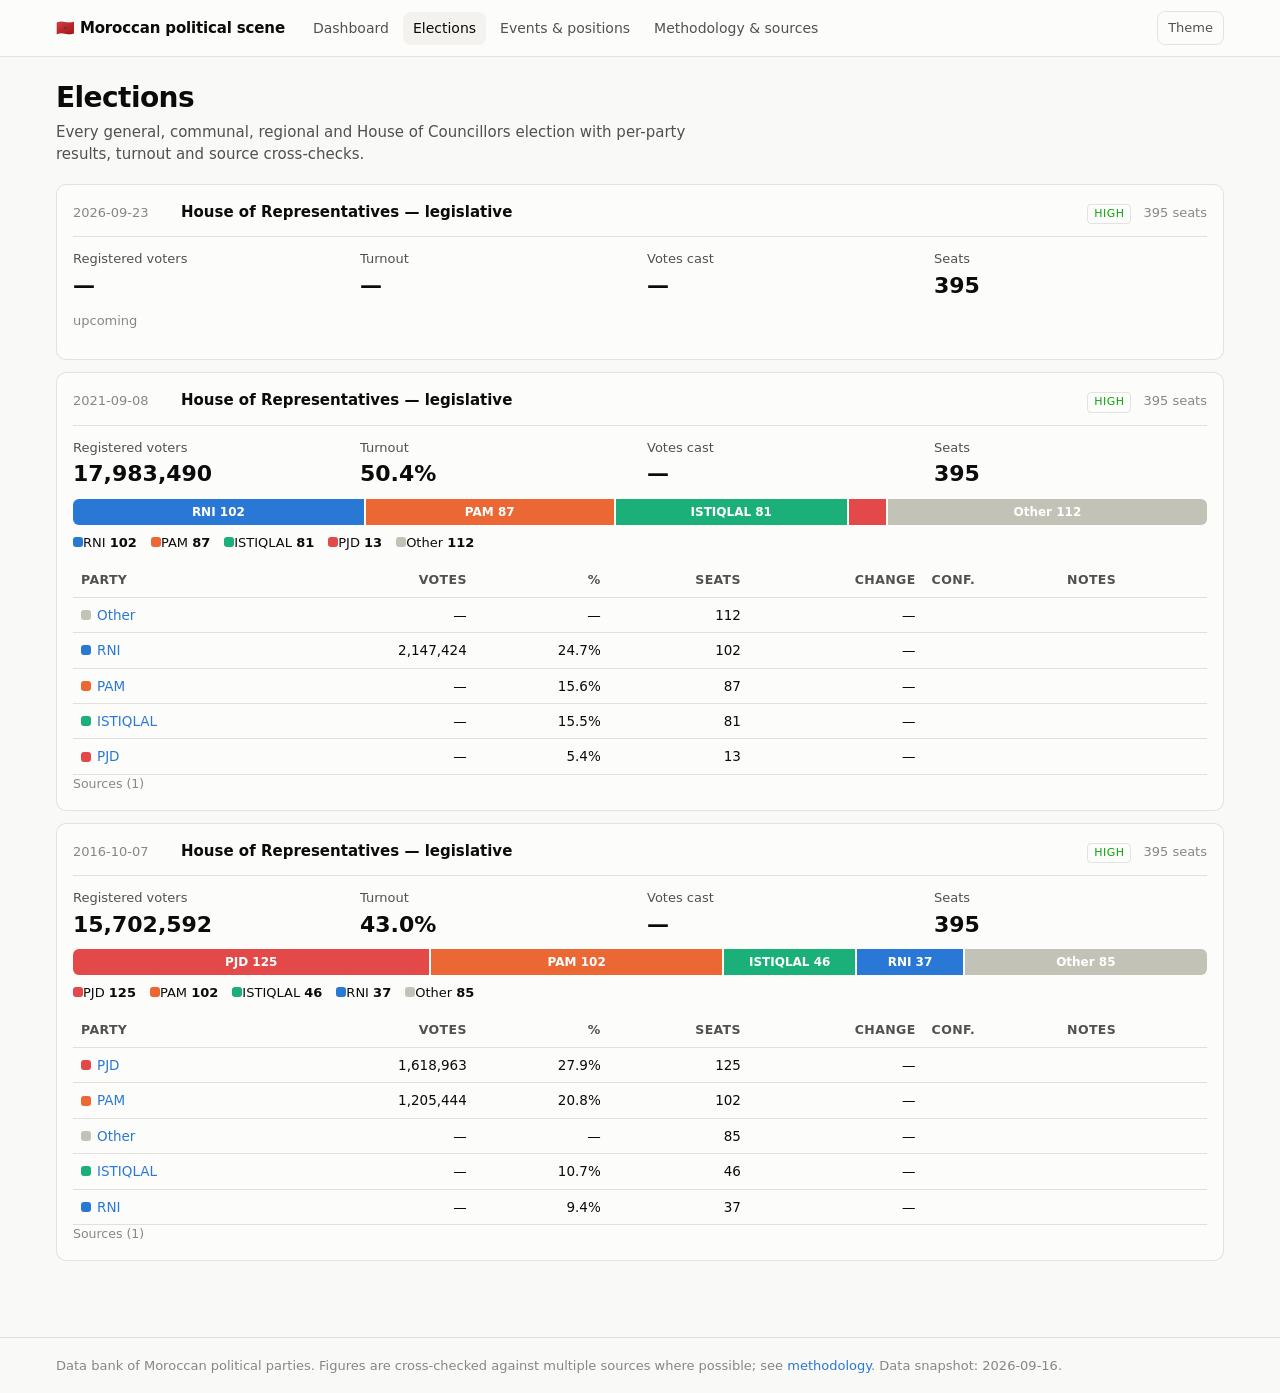
==== site/elections.html @ 03019574 "Scaffold data bank site, schema, build and validation pipeline Placeholder data files; real cross-so" ====
<!DOCTYPE html>
<html lang="en">
<head>
<meta charset="utf-8">
<meta name="viewport" content="width=device-width, initial-scale=1">
<title>Elections — Moroccan political scene</title>
<link rel="stylesheet" href="assets/style.css">
<script src="assets/vendor/chart.umd.js"></script>
<script src="data.js"></script>
<script src="assets/app.js" defer></script>
</head>
<body data-page="elections">
<header class="top"><div class="wrap">
  <a class="brand" href="index.html">🇲🇦 Moroccan political scene</a>
  <nav>
    <a href="index.html" data-page="dashboard">Dashboard</a>
    <a href="elections.html" data-page="elections">Elections</a>
    <a href="events.html" data-page="events">Events &amp; positions</a>
    <a href="methodology.html" data-page="methodology">Methodology &amp; sources</a>
  </nav>
  <button class="theme-btn" id="theme-toggle" type="button">Theme</button>
</div></header>
<main><div class="wrap">
<h1>Elections</h1>
<p class="sub">Every general, communal, regional and House of Councillors election with per-party results, turnout and source cross-checks.</p>
<div id="elections"></div>
</div></main>
<footer><div class="wrap">Data bank of Moroccan political parties. Figures are cross-checked against multiple sources where possible; see <a href="methodology.html">methodology</a>. Data snapshot: <span id="generated"></span>.</div></footer>
</body>
</html>
---- site/assets/style.css ----
/* Moroccan political scene — data bank UI */
:root {
  color-scheme: light;
  --page: #f9f9f7; --surface: #fcfcfb; --surface-2: #f3f2ee;
  --ink: #0b0b0b; --ink-2: #52514e; --muted: #898781;
  --grid: #e1e0d9; --axis: #c3c2b7; --border: rgba(11,11,11,0.10);
  --accent: #2a78d6; --accent-ink: #ffffff;
  --gray-series: #c3c2b7;
  --s1:#2a78d6; --s2:#eb6834; --s3:#1baf7a; --s4:#eda100; --s5:#e87ba4; --s6:#008300; --s7:#4a3aa7; --s8:#e34948;
  --good:#0ca30c; --warning:#fab219; --serious:#ec835a; --critical:#d03b3b;
  --radius: 10px; --gutter: 16px; --maxw: 1200px;
  --font: system-ui, -apple-system, "Segoe UI", Roboto, sans-serif;
}
@media (prefers-color-scheme: dark) {
  :root:not([data-theme="light"]) {
    color-scheme: dark;
    --page:#0d0d0d; --surface:#1a1a19; --surface-2:#232321;
    --ink:#ffffff; --ink-2:#c3c2b7; --muted:#898781;
    --grid:#2c2c2a; --axis:#383835; --border: rgba(255,255,255,0.10);
    --accent:#3987e5; --gray-series:#4a4a47;
    --s1:#3987e5; --s2:#d95926; --s3:#199e70; --s4:#c98500; --s5:#d55181; --s6:#008300; --s7:#9085e9; --s8:#e66767;
  }
}
:root[data-theme="dark"] {
  color-scheme: dark;
  --page:#0d0d0d; --surface:#1a1a19; --surface-2:#232321;
  --ink:#ffffff; --ink-2:#c3c2b7; --muted:#898781;
  --grid:#2c2c2a; --axis:#383835; --border: rgba(255,255,255,0.10);
  --accent:#3987e5; --gray-series:#4a4a47;
  --s1:#3987e5; --s2:#d95926; --s3:#199e70; --s4:#c98500; --s5:#d55181; --s6:#008300; --s7:#9085e9; --s8:#e66767;
}
* { box-sizing: border-box; }
html, body { margin: 0; padding: 0; }
body { background: var(--page); color: var(--ink); font-family: var(--font); font-size: 15px; line-height: 1.5; }
a { color: var(--accent); text-decoration: none; }
a:hover { text-decoration: underline; }
.wrap { max-width: var(--maxw); margin: 0 auto; padding: 0 var(--gutter); }
header.top { border-bottom: 1px solid var(--border); background: var(--surface); position: sticky; top: 0; z-index: 20; }
header.top .wrap { display: flex; align-items: center; gap: 18px; height: 56px; }
header.top .brand { font-weight: 700; letter-spacing: -0.01em; color: var(--ink); white-space: nowrap; }
header.top nav { display: flex; gap: 4px; flex: 1; overflow-x: auto; }
header.top nav a { color: var(--ink-2); padding: 6px 10px; border-radius: 8px; white-space: nowrap; font-size: 14px; }
header.top nav a.active, header.top nav a:hover { background: var(--surface-2); color: var(--ink); text-decoration: none; }
.theme-btn { border: 1px solid var(--border); background: transparent; color: var(--ink-2); border-radius: 8px; padding: 6px 10px; cursor: pointer; font: inherit; font-size: 13px; }
main { padding: 24px 0 64px; }
h1 { font-size: 28px; letter-spacing: -0.02em; margin: 0 0 6px; line-height: 1.2; }
h2 { font-size: 19px; margin: 32px 0 12px; letter-spacing: -0.01em; }
h3 { font-size: 15px; margin: 18px 0 8px; }
.sub { color: var(--ink-2); margin: 0 0 18px; max-width: 70ch; }
.muted { color: var(--muted); }
.small { font-size: 13px; }
.card { background: var(--surface); border: 1px solid var(--border); border-radius: var(--radius); padding: 16px; }
.grid { display: grid; gap: 14px; }
.grid.kpi { grid-template-columns: repeat(auto-fit, minmax(160px, 1fr)); }
.grid.two { grid-template-columns: repeat(auto-fit, minmax(320px, 1fr)); }
.grid.parties { grid-template-columns: repeat(auto-fill, minmax(230px, 1fr)); }
.tile .label { color: var(--ink-2); font-size: 13px; }
.tile .value { font-size: 30px; font-weight: 600; line-height: 1.15; margin-top: 4px; }
.tile .delta { font-size: 13px; color: var(--ink-2); margin-top: 2px; }
.hero { display: flex; flex-wrap: wrap; align-items: flex-end; gap: 24px; margin: 8px 0 24px; }
.hero .big { font-size: 56px; font-weight: 700; line-height: 1; letter-spacing: -0.03em; }
.hero .big-label { color: var(--ink-2); }
.chart-card { display: flex; flex-direction: column; gap: 8px; }
.chart-card .head { display: flex; justify-content: space-between; align-items: baseline; gap: 12px; flex-wrap: wrap; }
.chart-card .title { font-weight: 600; }
.chart-card .note { color: var(--muted); font-size: 12px; }
.chart-wrap { position: relative; width: 100%; height: 300px; }
.chart-wrap.tall { height: 380px; }
.chart-wrap.short { height: 180px; }
.chart-wrap canvas { width: 100% !important; height: 100% !important; }
.legend { display: flex; flex-wrap: wrap; gap: 8px 14px; font-size: 13px; color: var(--ink-2); }
.legend .key { display: inline-flex; align-items: center; gap: 6px; }
.swatch { width: 10px; height: 10px; border-radius: 3px; display: inline-block; flex: none; }
details.table-view { margin-top: 6px; }
details.table-view summary { cursor: pointer; color: var(--ink-2); font-size: 13px; }
table { border-collapse: collapse; width: 100%; font-size: 13.5px; }
th, td { text-align: left; padding: 7px 8px; border-bottom: 1px solid var(--grid); vertical-align: top; }
th { color: var(--ink-2); font-weight: 600; font-size: 12.5px; text-transform: uppercase; letter-spacing: 0.03em; }
td.num, th.num { text-align: right; font-variant-numeric: tabular-nums; }
.table-scroll { overflow-x: auto; }
.seatbar { display: flex; height: 26px; border-radius: 6px; overflow: hidden; gap: 2px; background: var(--surface); }
.seatbar .seg { height: 100%; min-width: 1px; position: relative; }
.seatbar .seg span { position: absolute; inset: 0; display: flex; align-items: center; justify-content: center; font-size: 12px; font-weight: 600; color: #fff; white-space: nowrap; overflow: hidden; }
.seatbar-legend { display: flex; flex-wrap: wrap; gap: 6px 14px; margin-top: 8px; font-size: 13px; }
.chip { display: inline-flex; align-items: center; gap: 6px; padding: 2px 9px; border-radius: 999px; background: var(--surface-2); color: var(--ink-2); font-size: 12.5px; border: 1px solid var(--border); }
.chip.stance { font-weight: 600; }
.stance-support { color: var(--good); }
.stance-oppose { color: var(--critical); }
.stance-mixed, .stance-conditional, .stance-split { color: var(--serious); }
.stance-abstain, .stance-silent, .stance-boycott { color: var(--muted); }
.conf { font-size: 11px; text-transform: uppercase; letter-spacing: 0.04em; padding: 1px 6px; border-radius: 4px; border: 1px solid var(--border); color: var(--muted); }
.conf.high { color: var(--good); } .conf.medium { color: var(--serious); } .conf.low { color: var(--critical); }
.party-card { display: flex; flex-direction: column; gap: 8px; }
.party-card .name { font-weight: 600; display: flex; align-items: center; gap: 8px; }
.party-card .meta { color: var(--ink-2); font-size: 13px; }
.party-card .stats { display: flex; gap: 14px; font-size: 13px; color: var(--ink-2); }
.party-card .stats b { color: var(--ink); font-size: 17px; display: block; }
.timeline { list-style: none; margin: 0; padding: 0; border-left: 2px solid var(--grid); }
.timeline li { position: relative; padding: 0 0 16px 18px; }
.timeline li::before { content: ""; position: absolute; left: -7px; top: 6px; width: 10px; height: 10px; border-radius: 50%; background: var(--accent); border: 2px solid var(--surface); }
.timeline .date { font-size: 12.5px; color: var(--muted); font-variant-numeric: tabular-nums; }
.timeline .title { font-weight: 600; }
.timeline .desc { color: var(--ink-2); font-size: 14px; }
.tags { display: flex; flex-wrap: wrap; gap: 6px; }
.filters { display: flex; flex-wrap: wrap; gap: 10px; align-items: center; margin: 12px 0 18px; }
.filters input[type=search], .filters select { font: inherit; padding: 8px 10px; border-radius: 8px; border: 1px solid var(--border); background: var(--surface); color: var(--ink); min-width: 160px; }
.filters input[type=search] { flex: 1 1 260px; }
.event { margin-bottom: 12px; }
.event summary { cursor: pointer; list-style: none; display: flex; gap: 12px; align-items: baseline; flex-wrap: wrap; }
.event summary::-webkit-details-marker { display: none; }
.event summary .date { color: var(--muted); font-variant-numeric: tabular-nums; font-size: 13px; min-width: 96px; }
.event summary .title { font-weight: 600; flex: 1 1 300px; }
.event .body { margin-top: 12px; border-top: 1px solid var(--grid); padding-top: 12px; }
.positions { display: grid; grid-template-columns: repeat(auto-fill, minmax(260px, 1fr)); gap: 10px; }
.pos { border: 1px solid var(--border); border-radius: 8px; padding: 10px; background: var(--surface-2); }
.pos .head { display: flex; justify-content: space-between; align-items: center; gap: 8px; margin-bottom: 4px; }
.pos .party { font-weight: 600; display: flex; align-items: center; gap: 6px; }
.pos .summary { font-size: 13.5px; color: var(--ink-2); }
.sources { font-size: 12.5px; color: var(--muted); word-break: break-all; }
.sources a { color: var(--muted); }
.sources ol { margin: 4px 0 0; padding-left: 18px; }
.gov-track { display: flex; flex-direction: column; gap: 6px; }
.gov-row { display: grid; grid-template-columns: 150px 1fr; gap: 10px; align-items: center; font-size: 13px; }
.gov-row .bar { height: 18px; border-radius: 4px; position: relative; background: var(--surface-2); overflow: hidden; }
.gov-row .bar .seg { position: absolute; top: 0; bottom: 0; }
.leaders { display: grid; grid-template-columns: repeat(auto-fill, minmax(220px, 1fr)); gap: 8px; }
.leader { border: 1px solid var(--border); border-radius: 8px; padding: 10px; background: var(--surface-2); font-size: 13.5px; }
.leader b { display: block; }
.notice { border-left: 3px solid var(--warning); background: var(--surface-2); padding: 10px 14px; border-radius: 6px; font-size: 14px; color: var(--ink-2); }
.badge-party { display: inline-flex; align-items: center; gap: 6px; }
.pill-row { display: flex; flex-wrap: wrap; gap: 6px; margin: 6px 0; }
.pill { font-size: 12px; padding: 2px 8px; border-radius: 999px; border: 1px solid var(--border); color: var(--ink-2); background: var(--surface); cursor: pointer; }
.pill.on { background: var(--accent); color: var(--accent-ink); border-color: var(--accent); }
footer { border-top: 1px solid var(--border); color: var(--muted); font-size: 13px; padding: 18px 0; }
@media (max-width: 640px) {
  h1 { font-size: 24px; }
  .hero .big { font-size: 44px; }
  .gov-row { grid-template-columns: 110px 1fr; }
  .chart-wrap { height: 260px; }
}
@media print { header.top, .theme-btn { display: none; } }
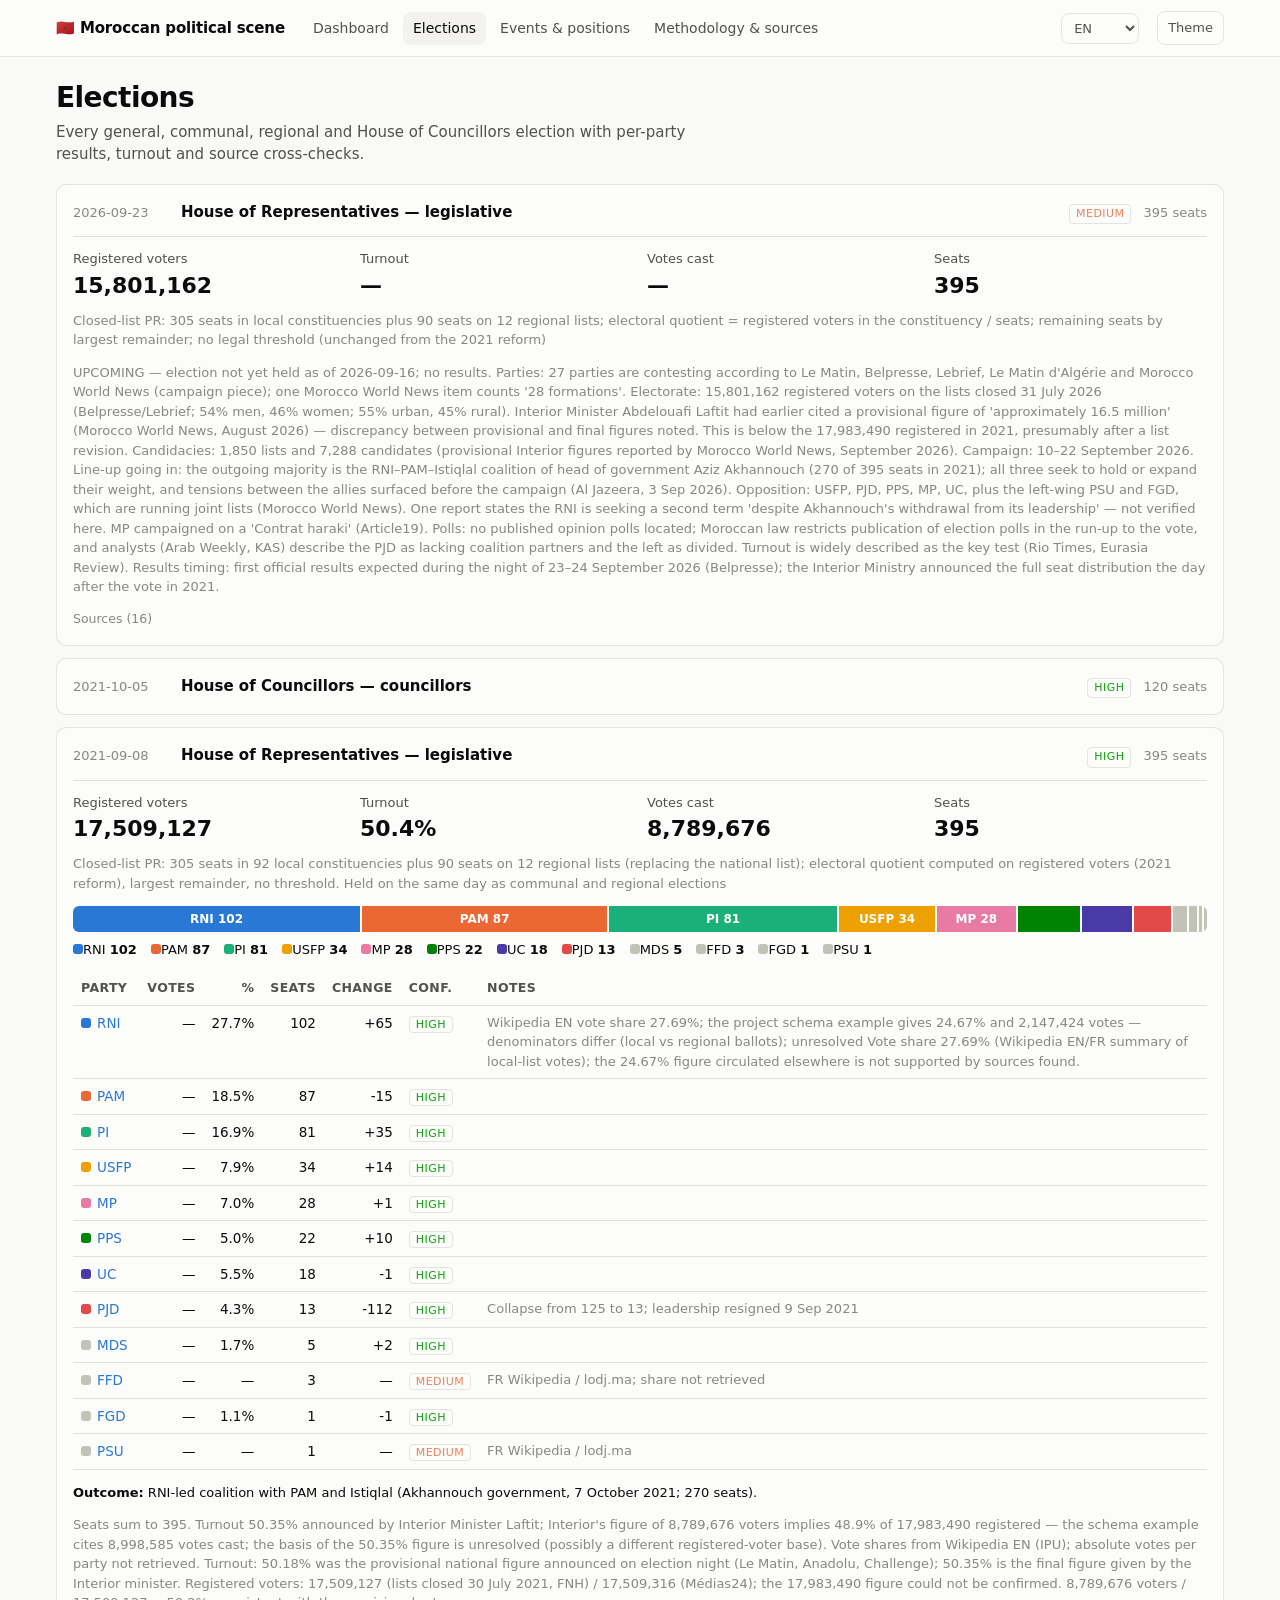
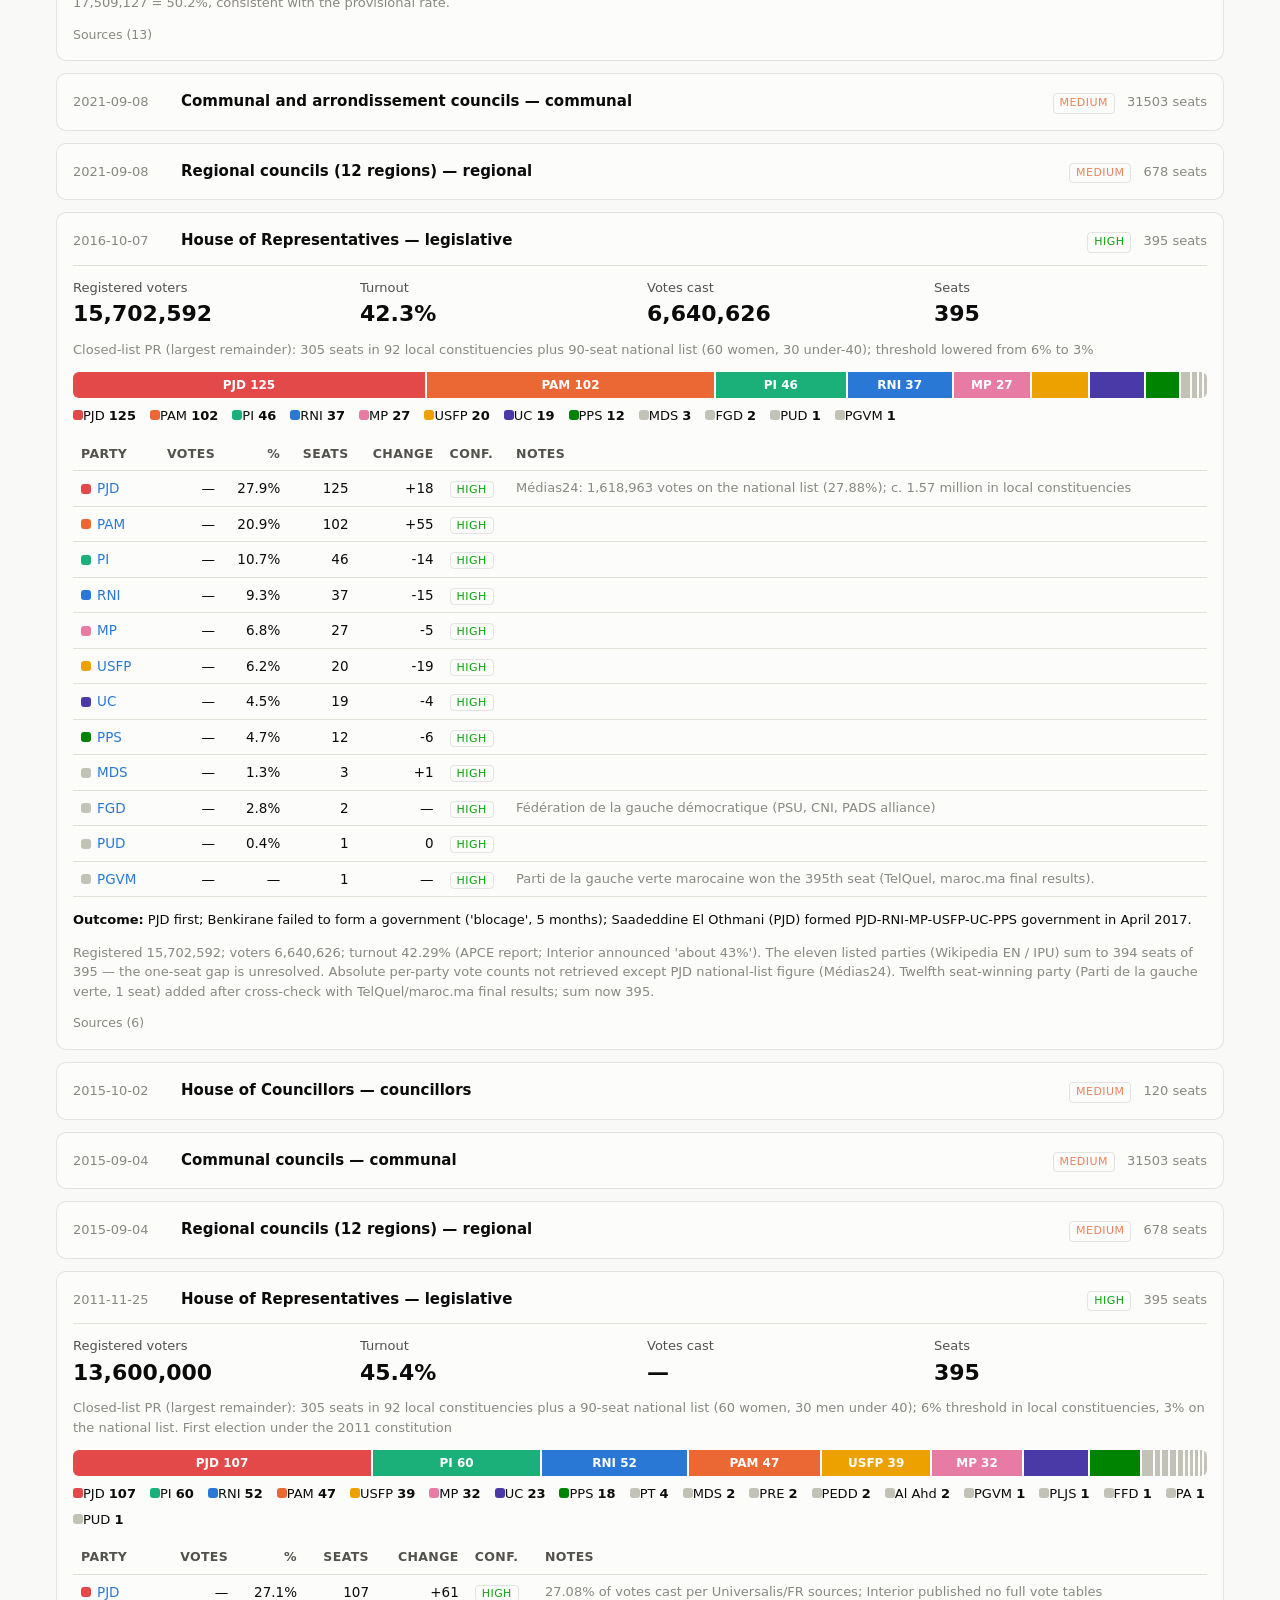
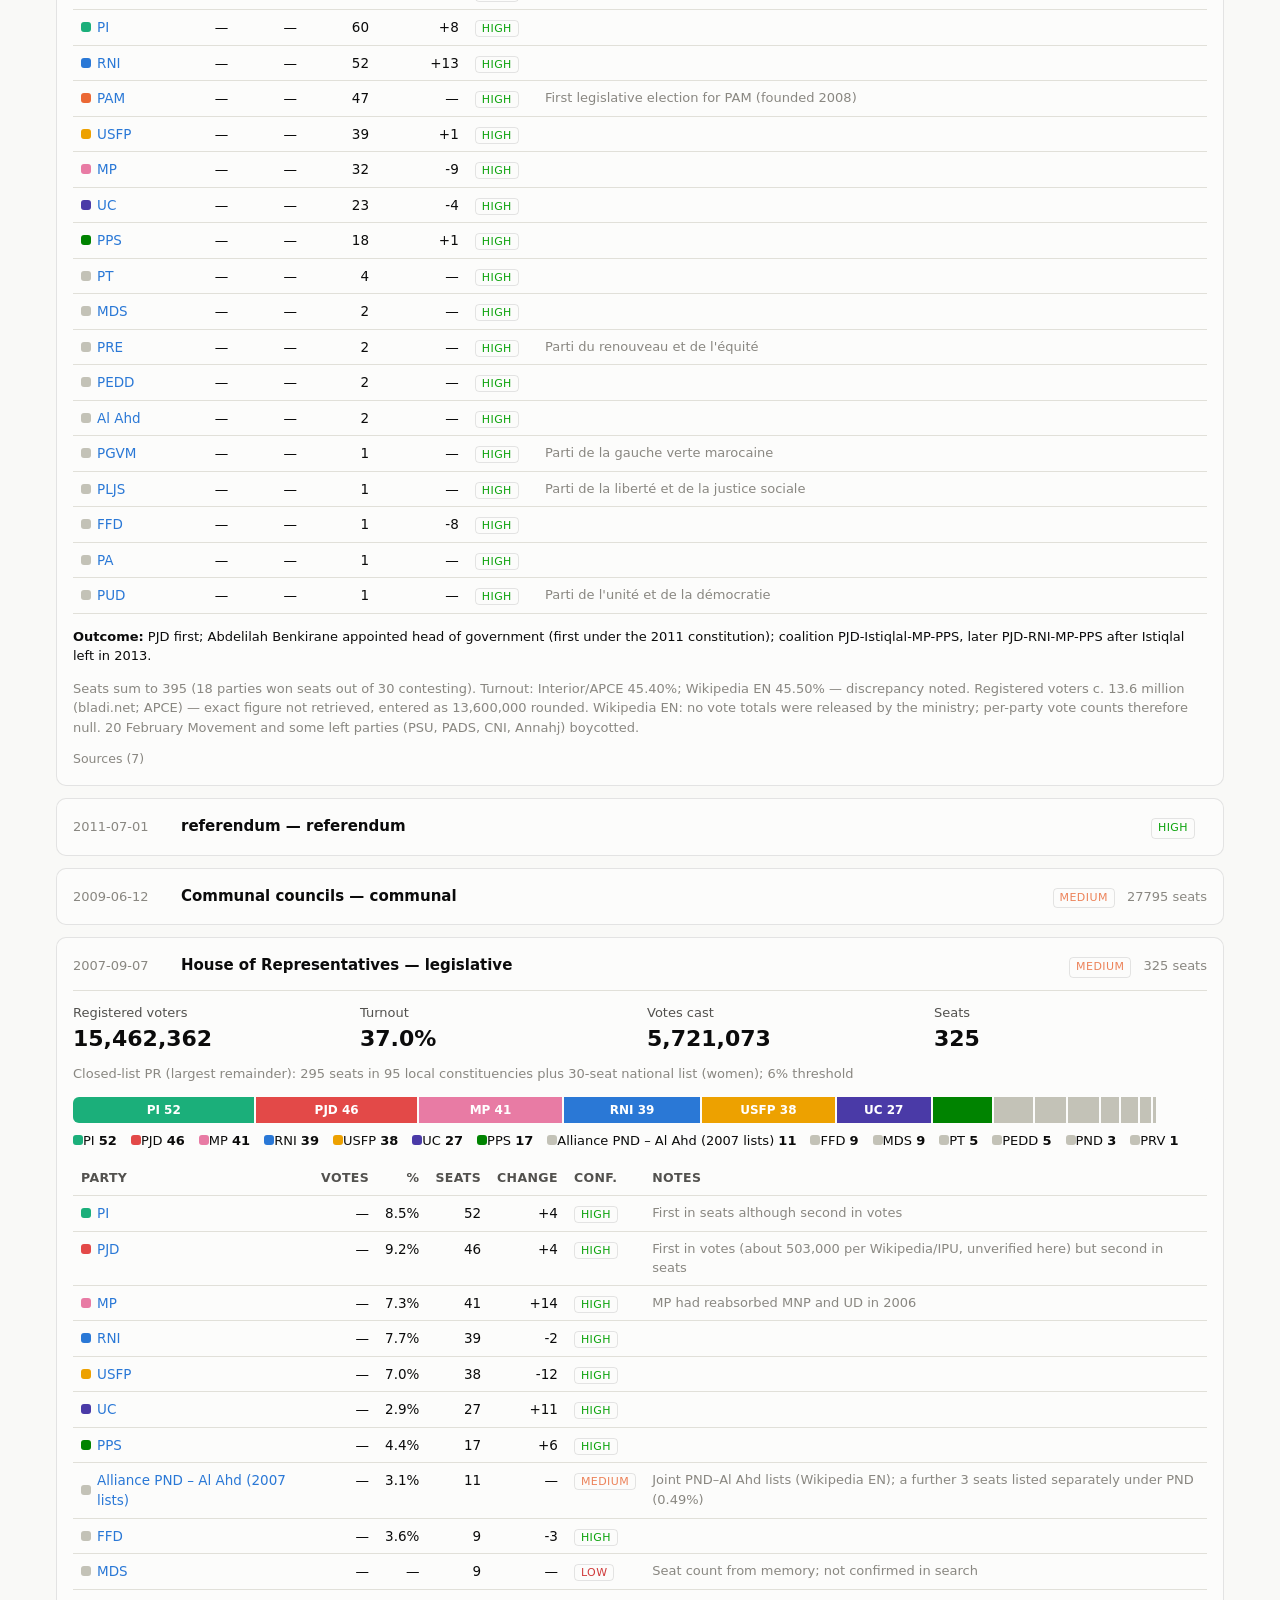
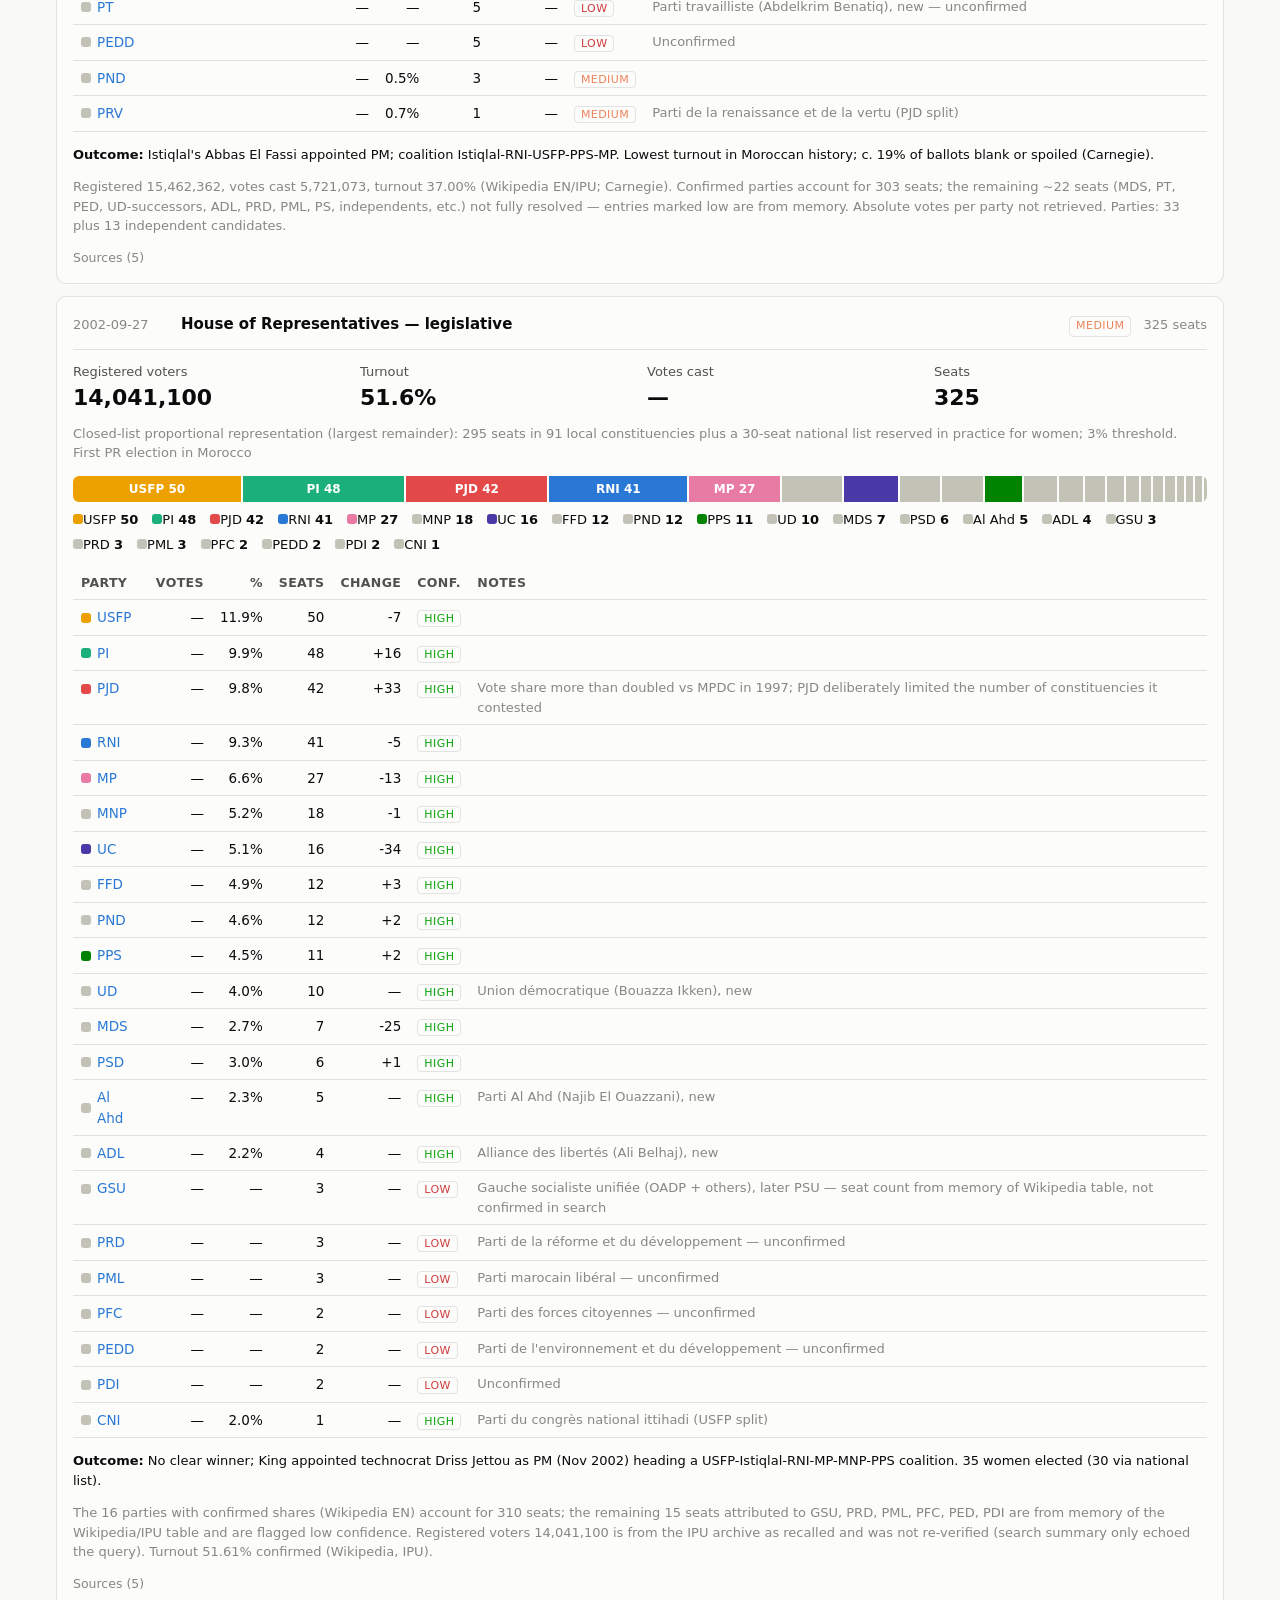
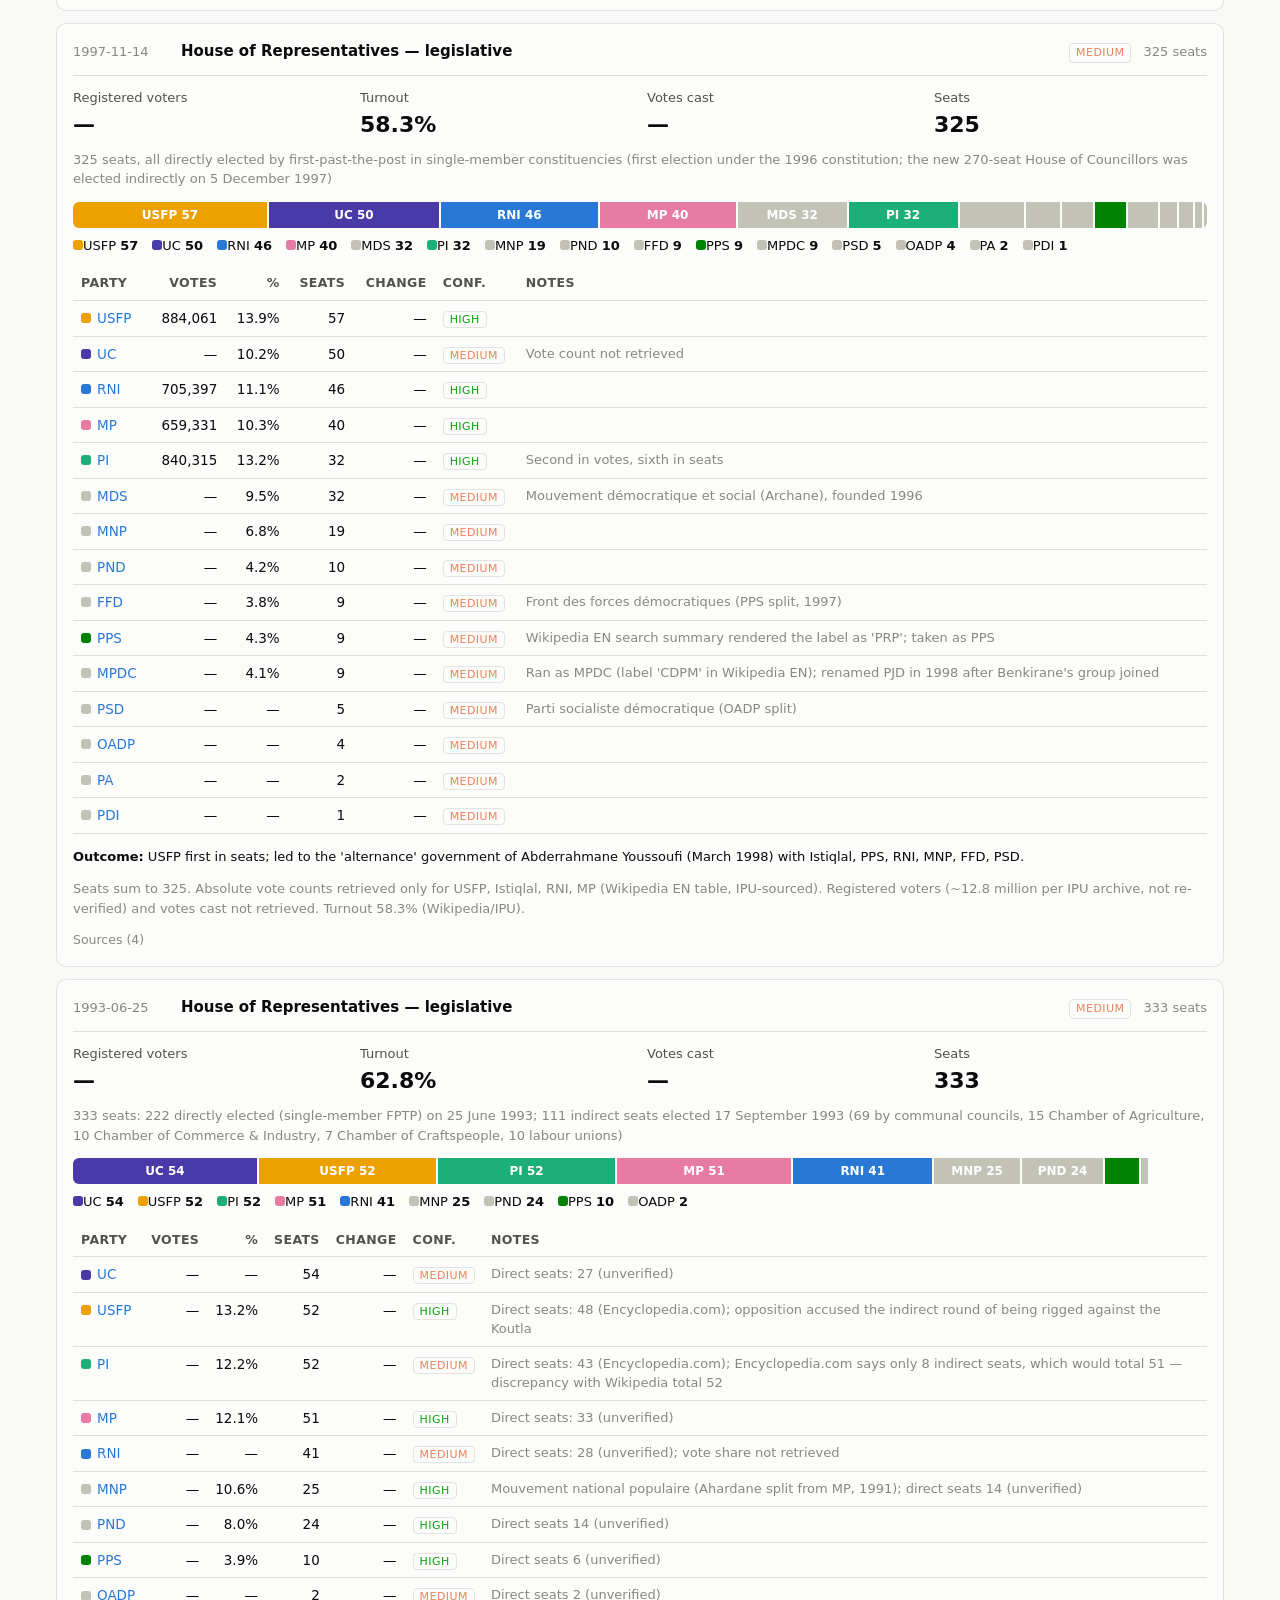
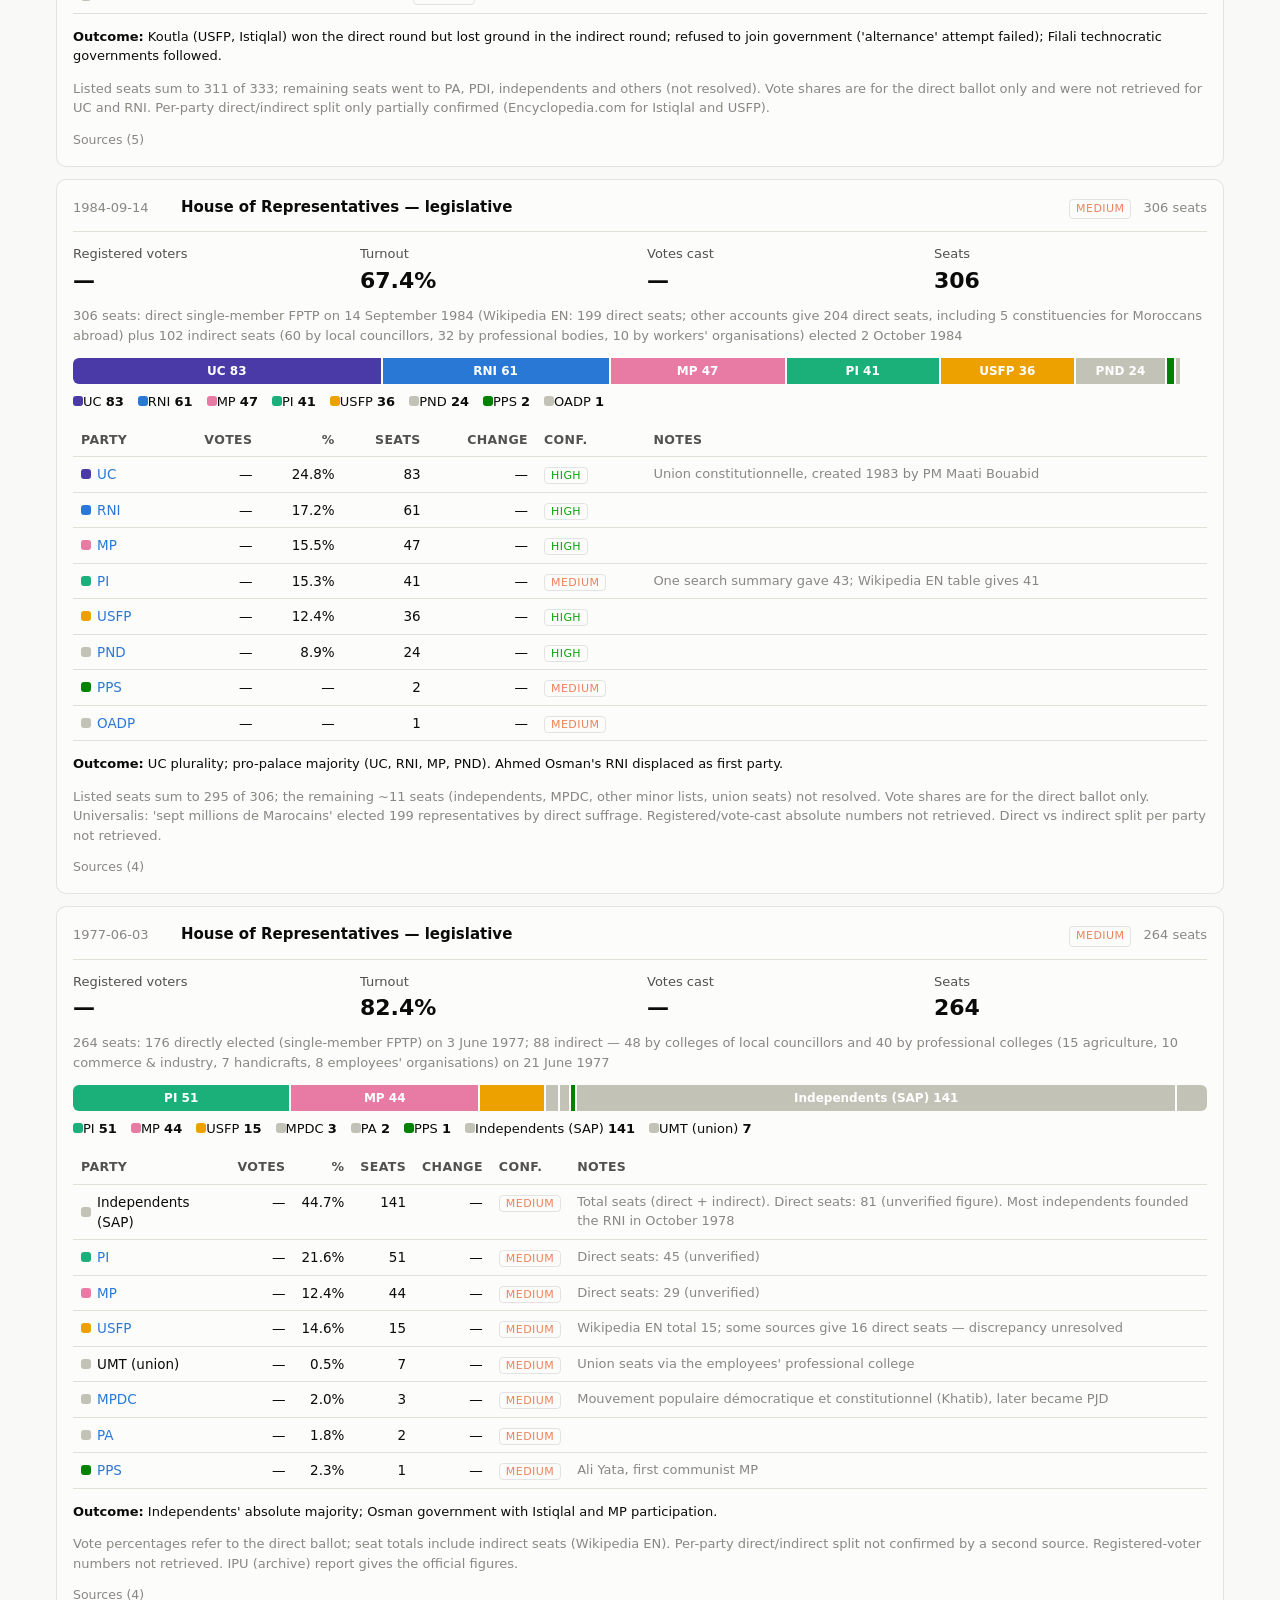
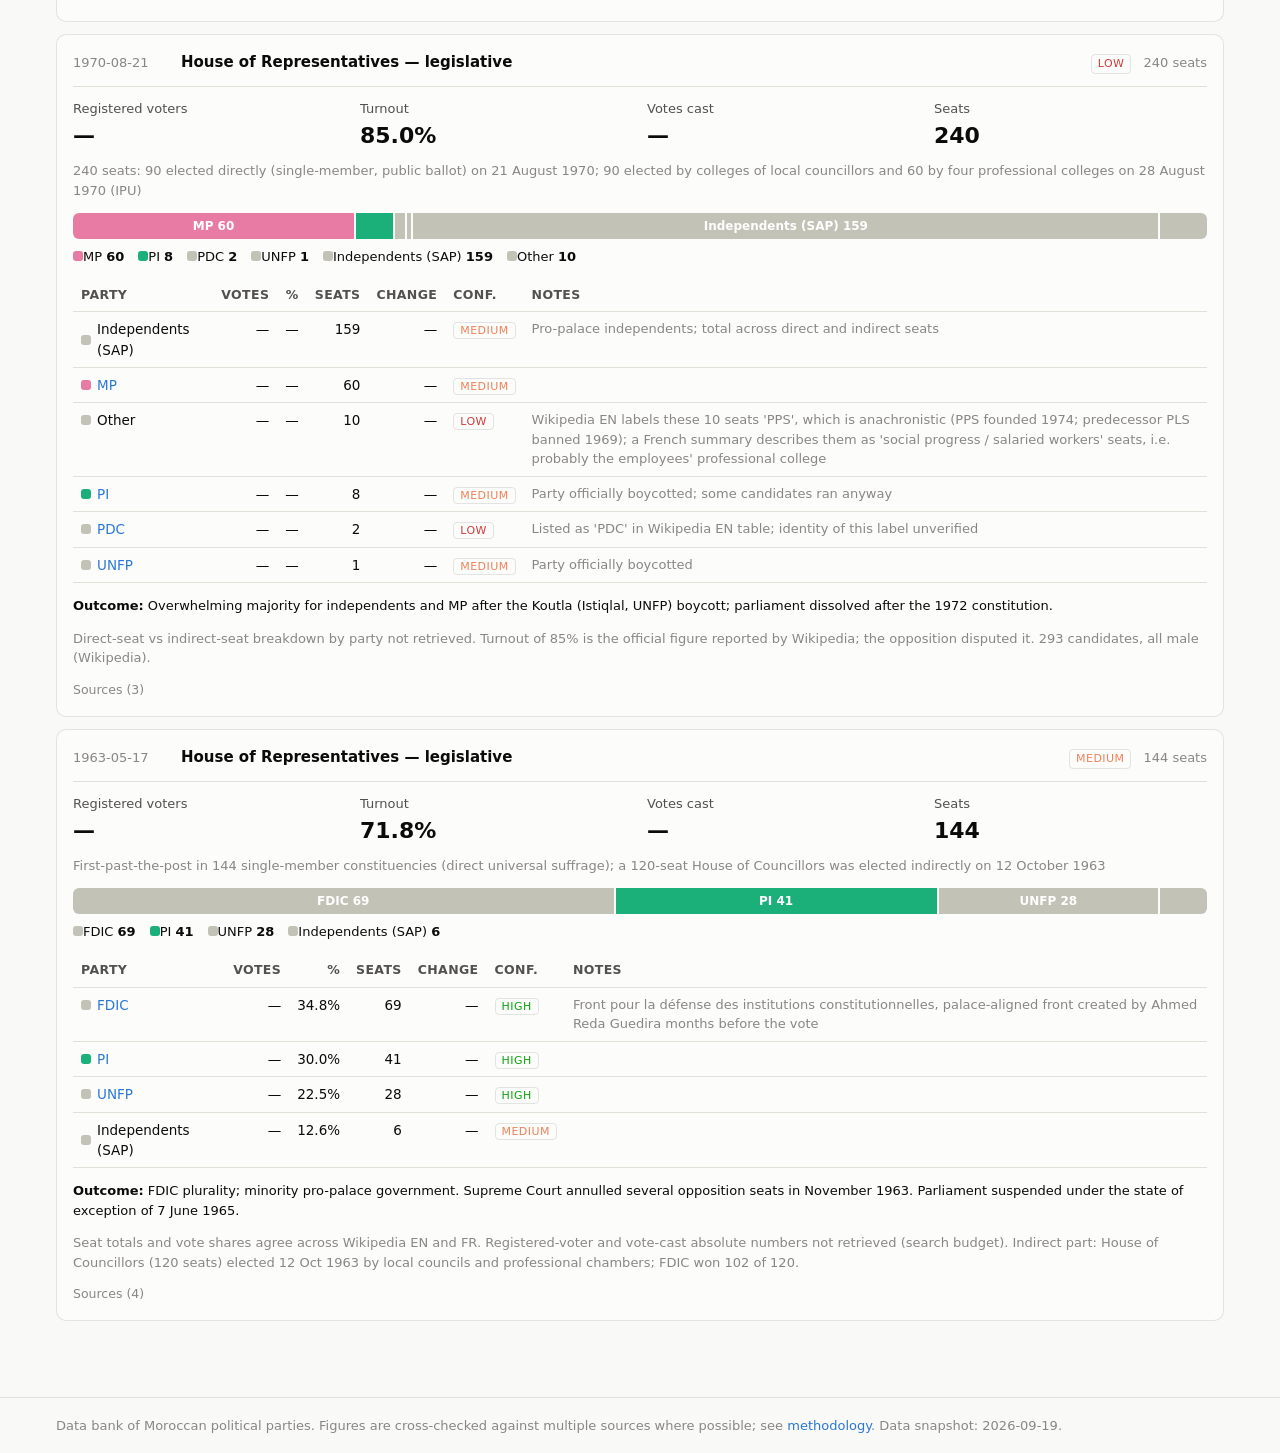
==== commit 65b4dc24: "Phase 4: port Majlis's i18n mechanism (English/French/Darija, RTL) Adds site/assets/i18n.js: a phras" ====
--- a/site/elections.html
+++ b/site/elections.html
@@ -7,7 +7,10 @@
 <link rel="stylesheet" href="assets/style.css">
 <script src="assets/vendor/chart.umd.js"></script>
 <script src="data.js"></script>
+<script src="assets/i18n/fr.js"></script>
+<script src="assets/i18n/ary.js"></script>
 <script src="assets/app.js" defer></script>
+<script src="assets/i18n.js" defer></script>
 </head>
 <body data-page="elections">
 <header class="top"><div class="wrap">
@@ -18,6 +21,11 @@
     <a href="events.html" data-page="events">Events &amp; positions</a>
     <a href="methodology.html" data-page="methodology">Methodology &amp; sources</a>
   </nav>
+  <select class="lang-select" id="language-select" aria-label="Language">
+    <option value="en">EN</option>
+    <option value="fr">FR</option>
+    <option value="ary">الدارجة</option>
+  </select>
   <button class="theme-btn" id="theme-toggle" type="button">Theme</button>
 </div></header>
 <main><div class="wrap">
--- a/site/assets/style.css
+++ b/site/assets/style.css
@@ -42,6 +42,14 @@
 header.top nav a { color: var(--ink-2); padding: 6px 10px; border-radius: 8px; white-space: nowrap; font-size: 14px; }
 header.top nav a.active, header.top nav a:hover { background: var(--surface-2); color: var(--ink); text-decoration: none; }
 .theme-btn { border: 1px solid var(--border); background: transparent; color: var(--ink-2); border-radius: 8px; padding: 6px 10px; cursor: pointer; font: inherit; font-size: 13px; }
+.lang-select { border: 1px solid var(--border); background: transparent; color: var(--ink-2); border-radius: 8px; padding: 6px 8px; cursor: pointer; font: inherit; font-size: 13px; }
+
+/* RTL (Darija) */
+html[dir="rtl"] header.top nav { flex-direction: row-reverse; }
+html[dir="rtl"] .seg span, html[dir="rtl"] .key { direction: rtl; }
+html[dir="rtl"] .table-scroll table { text-align: right; }
+html[dir="rtl"] .table-scroll td.num, html[dir="rtl"] .table-scroll th.num { text-align: left; }
+html[dir="rtl"] .swatch { margin-left: 6px; margin-right: 0; }
 main { padding: 24px 0 64px; }
 h1 { font-size: 28px; letter-spacing: -0.02em; margin: 0 0 6px; line-height: 1.2; }
 h2 { font-size: 19px; margin: 32px 0 12px; letter-spacing: -0.01em; }
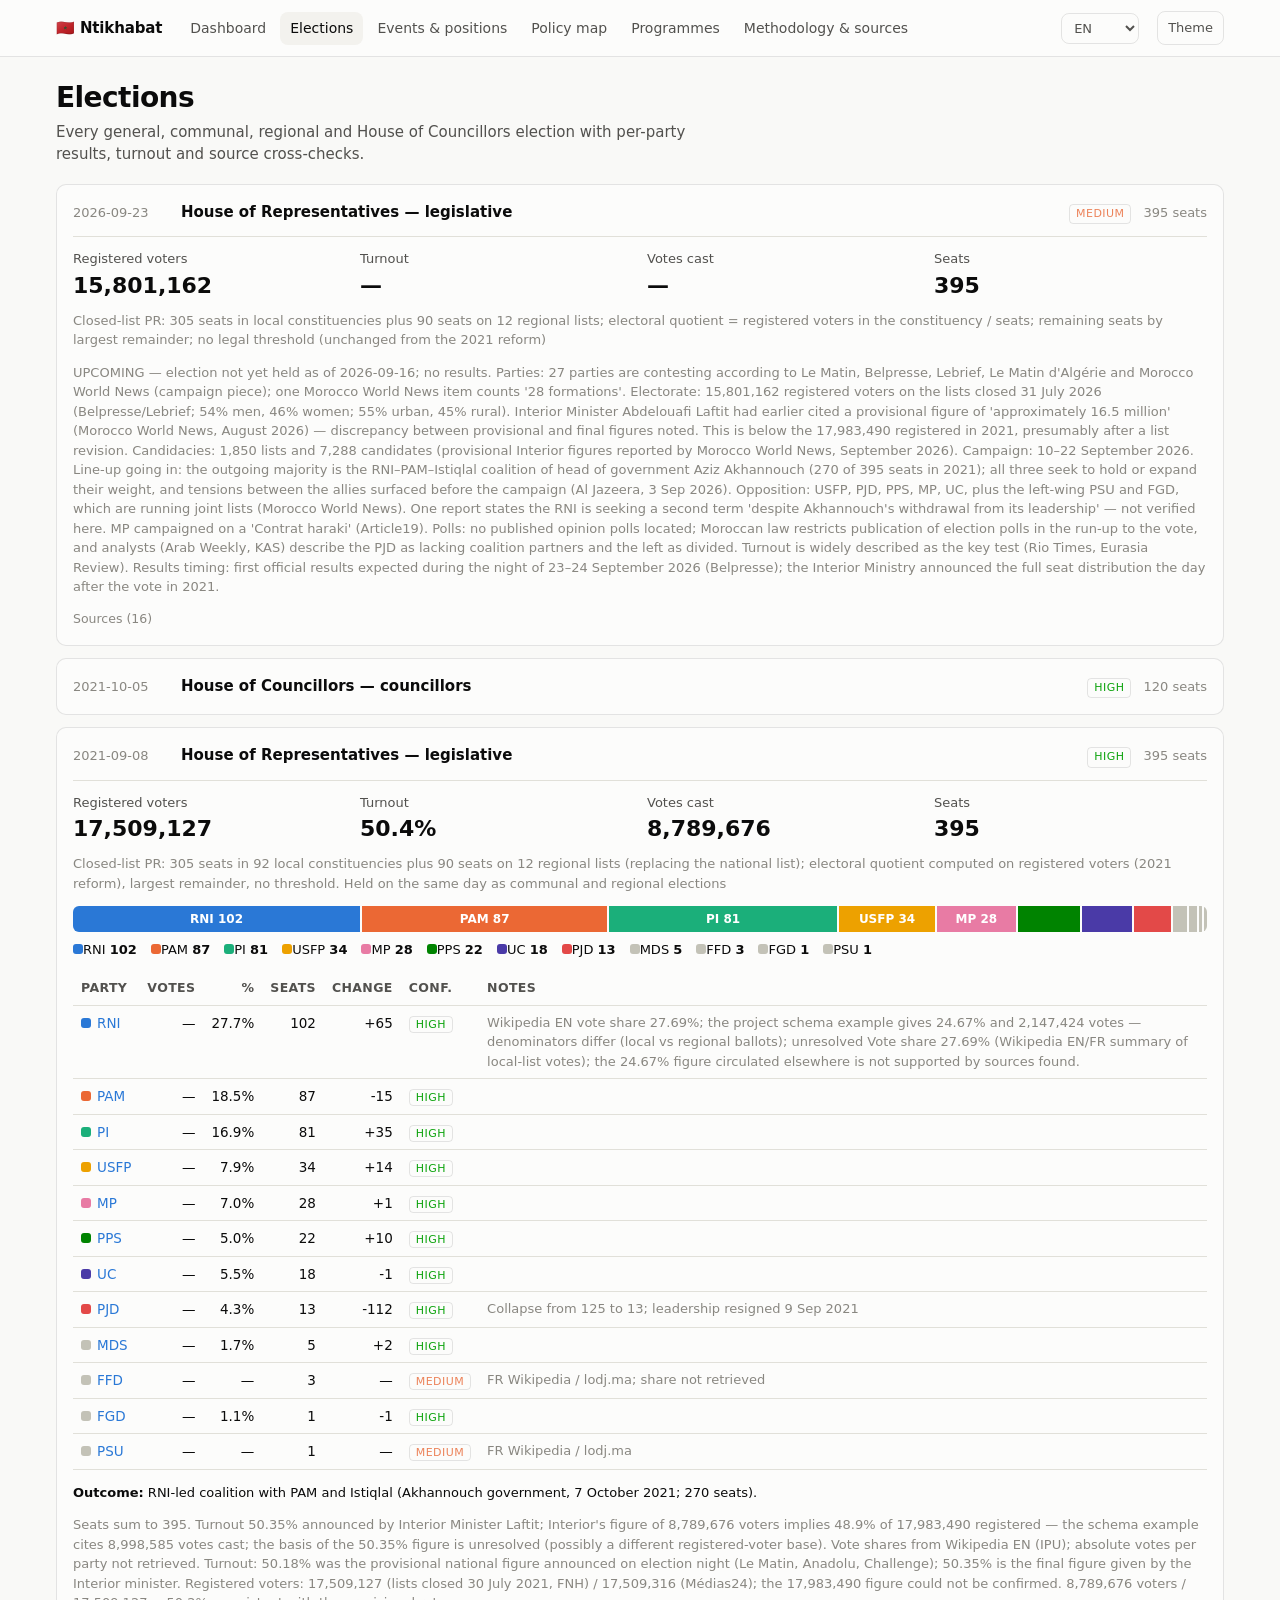
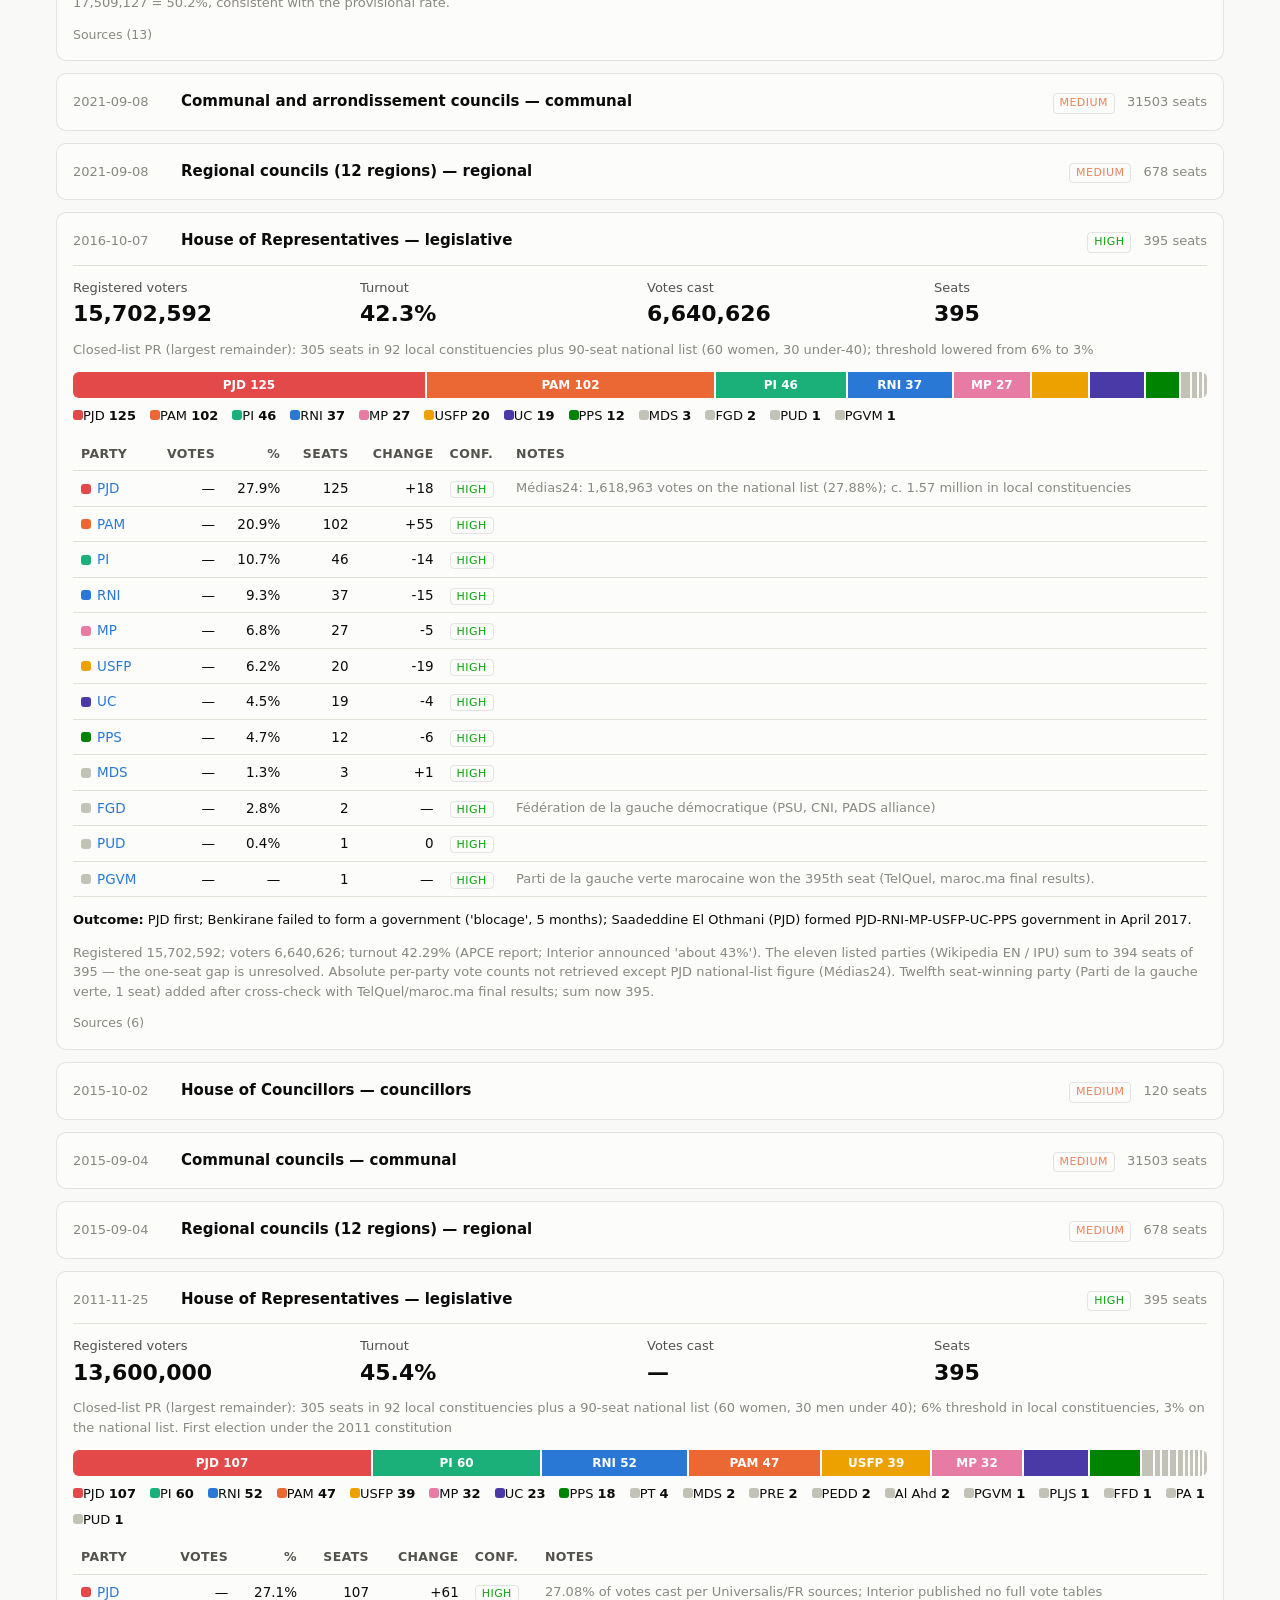
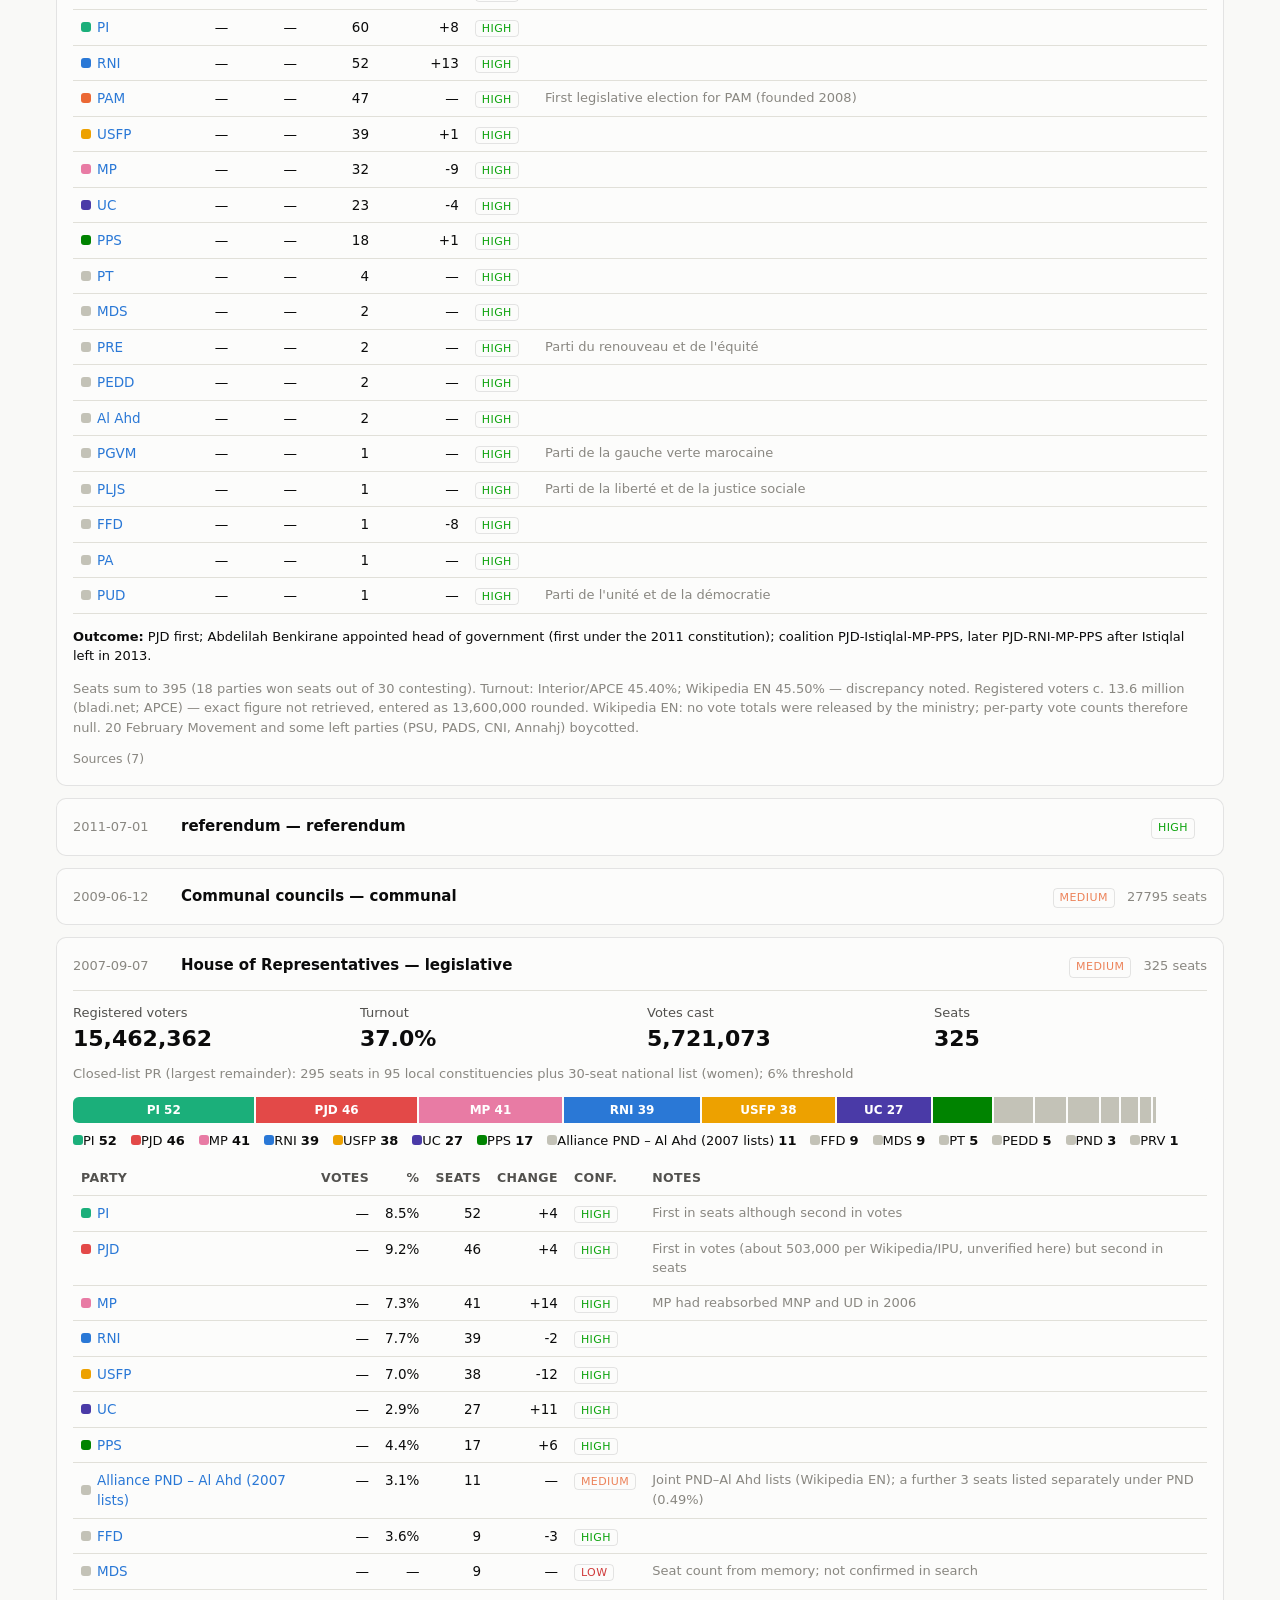
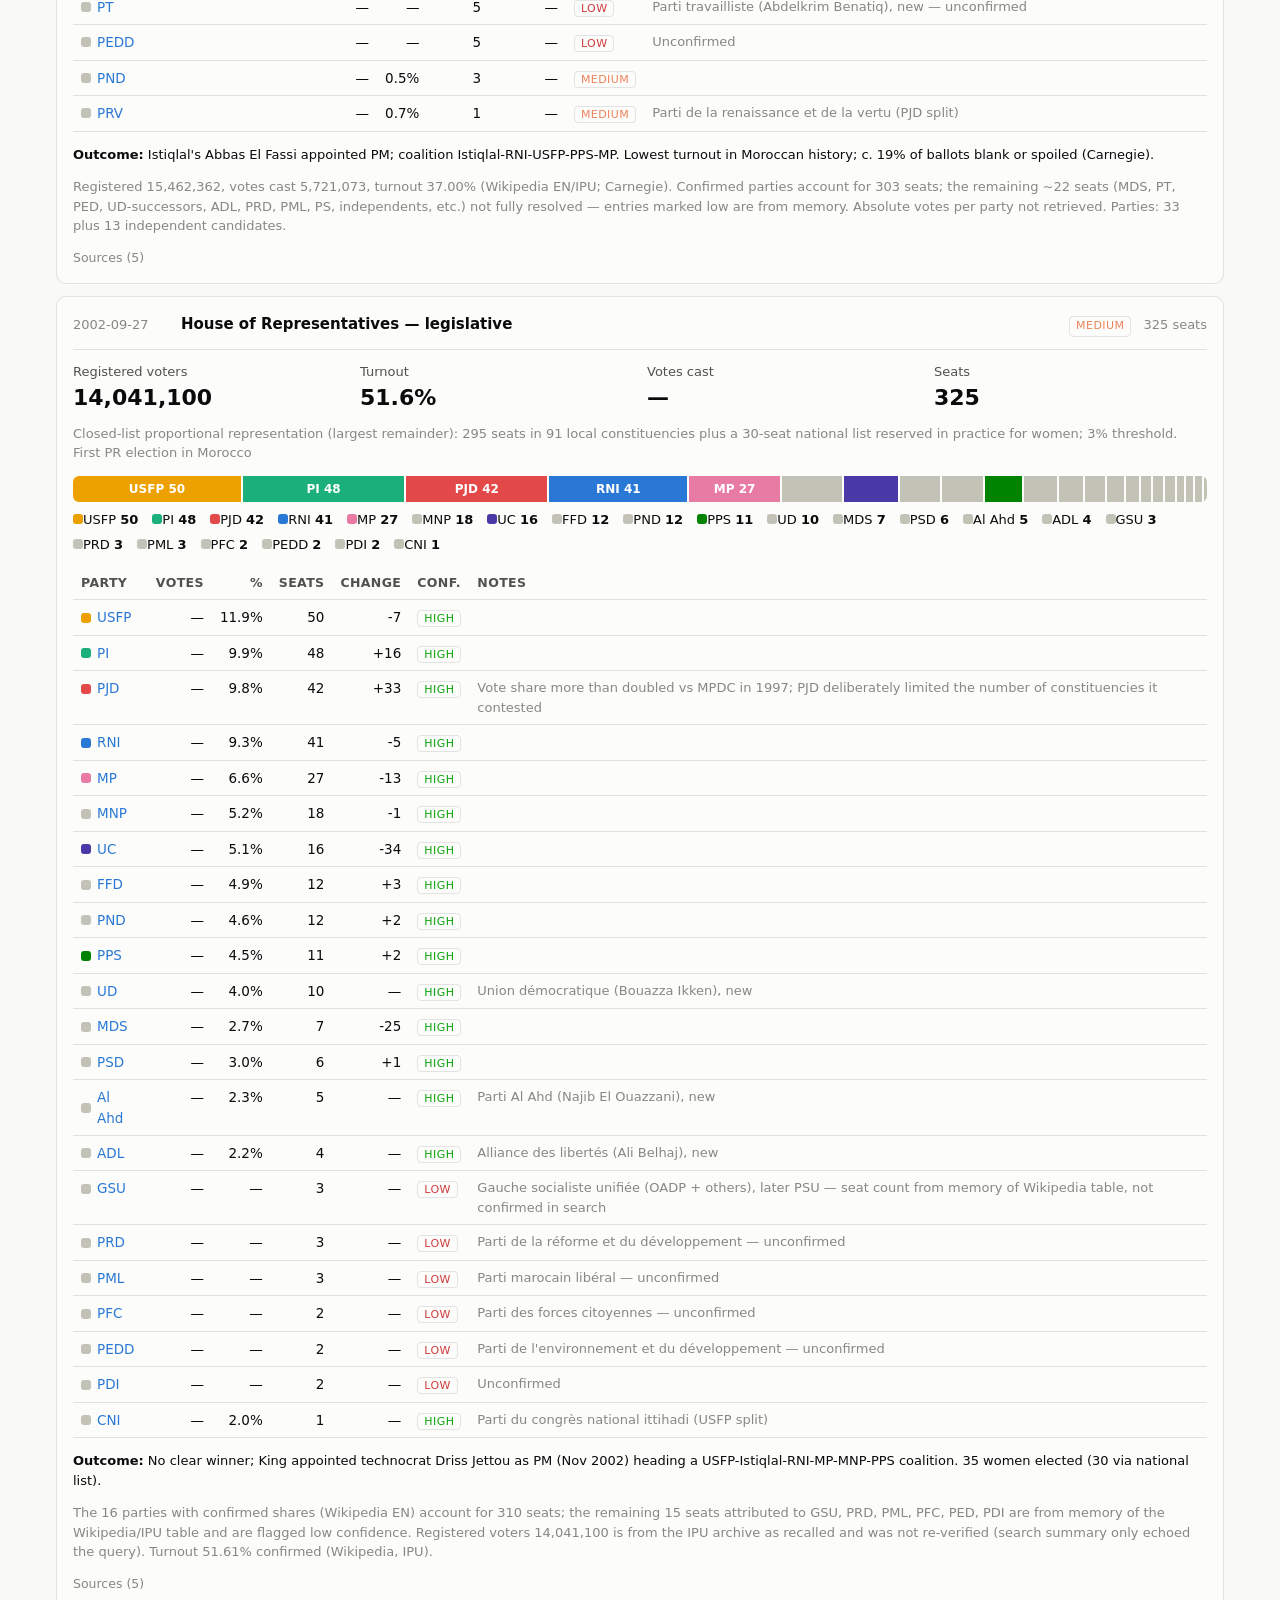
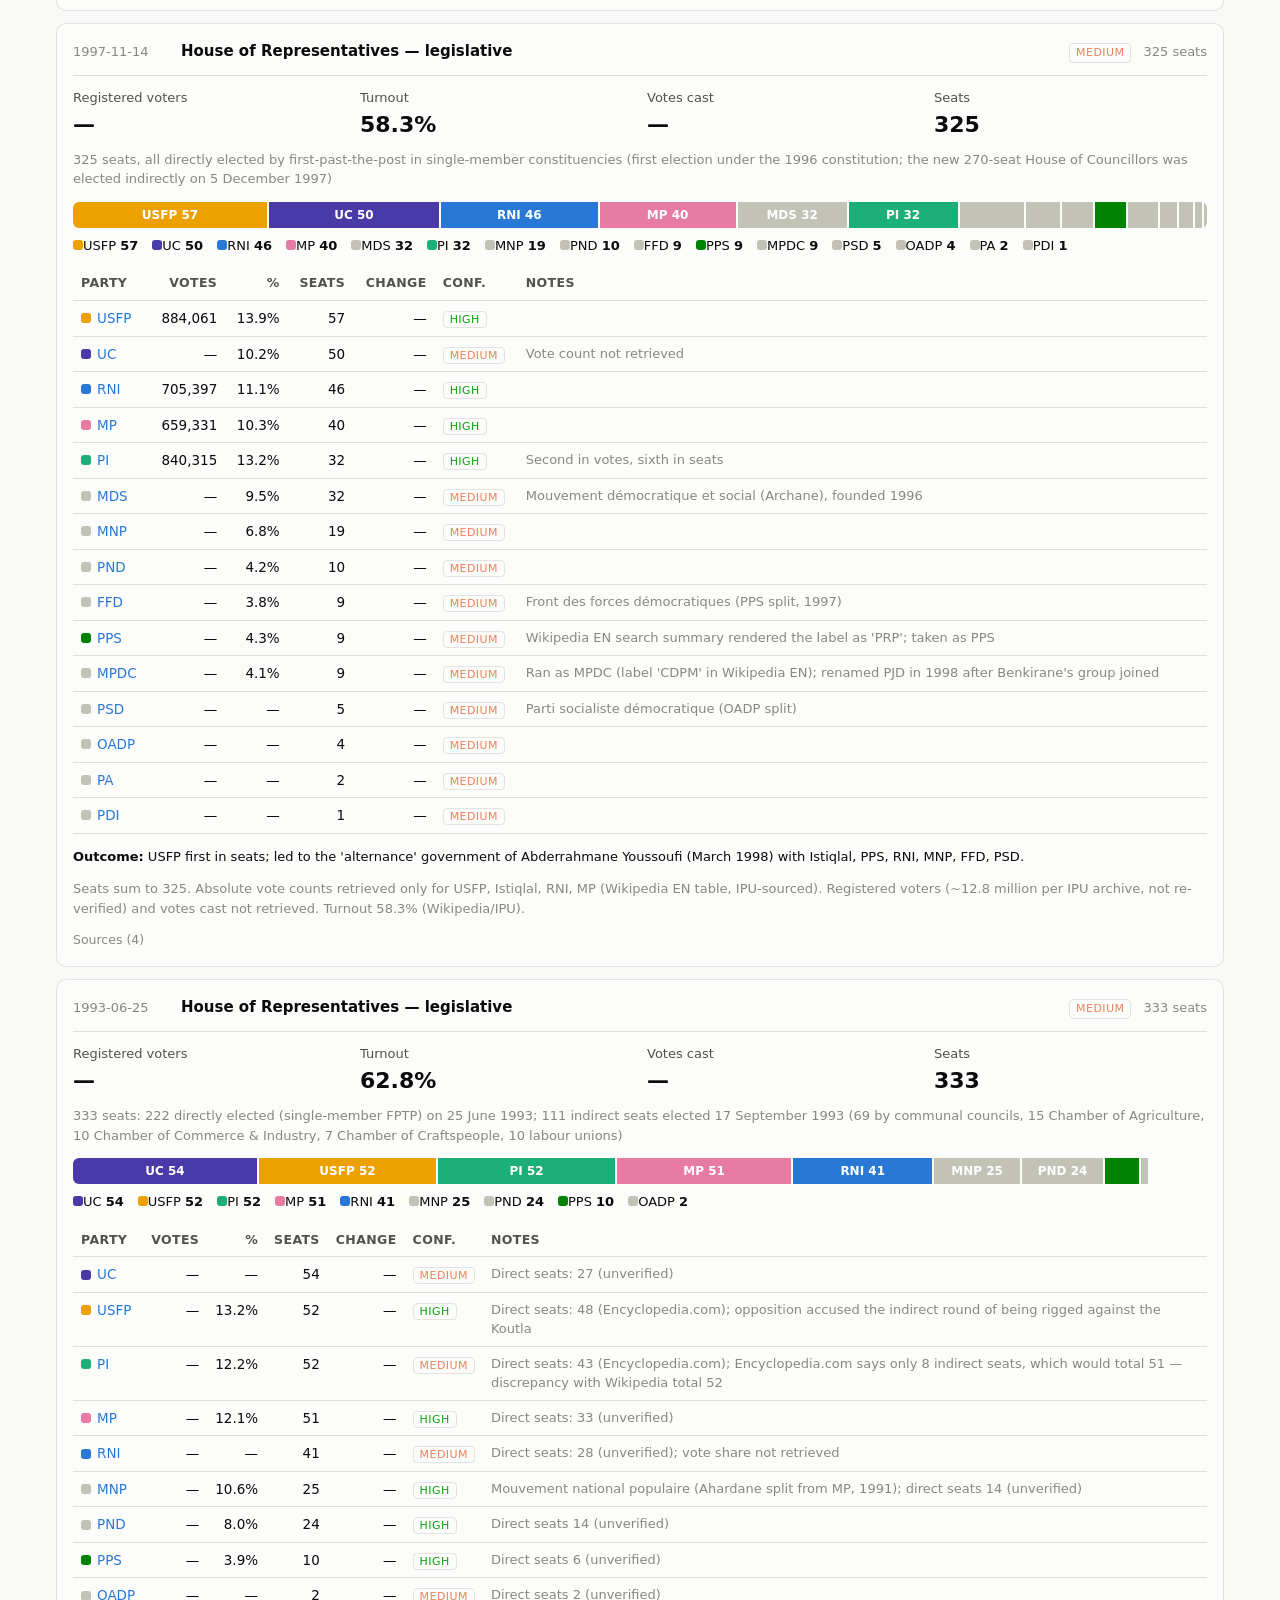
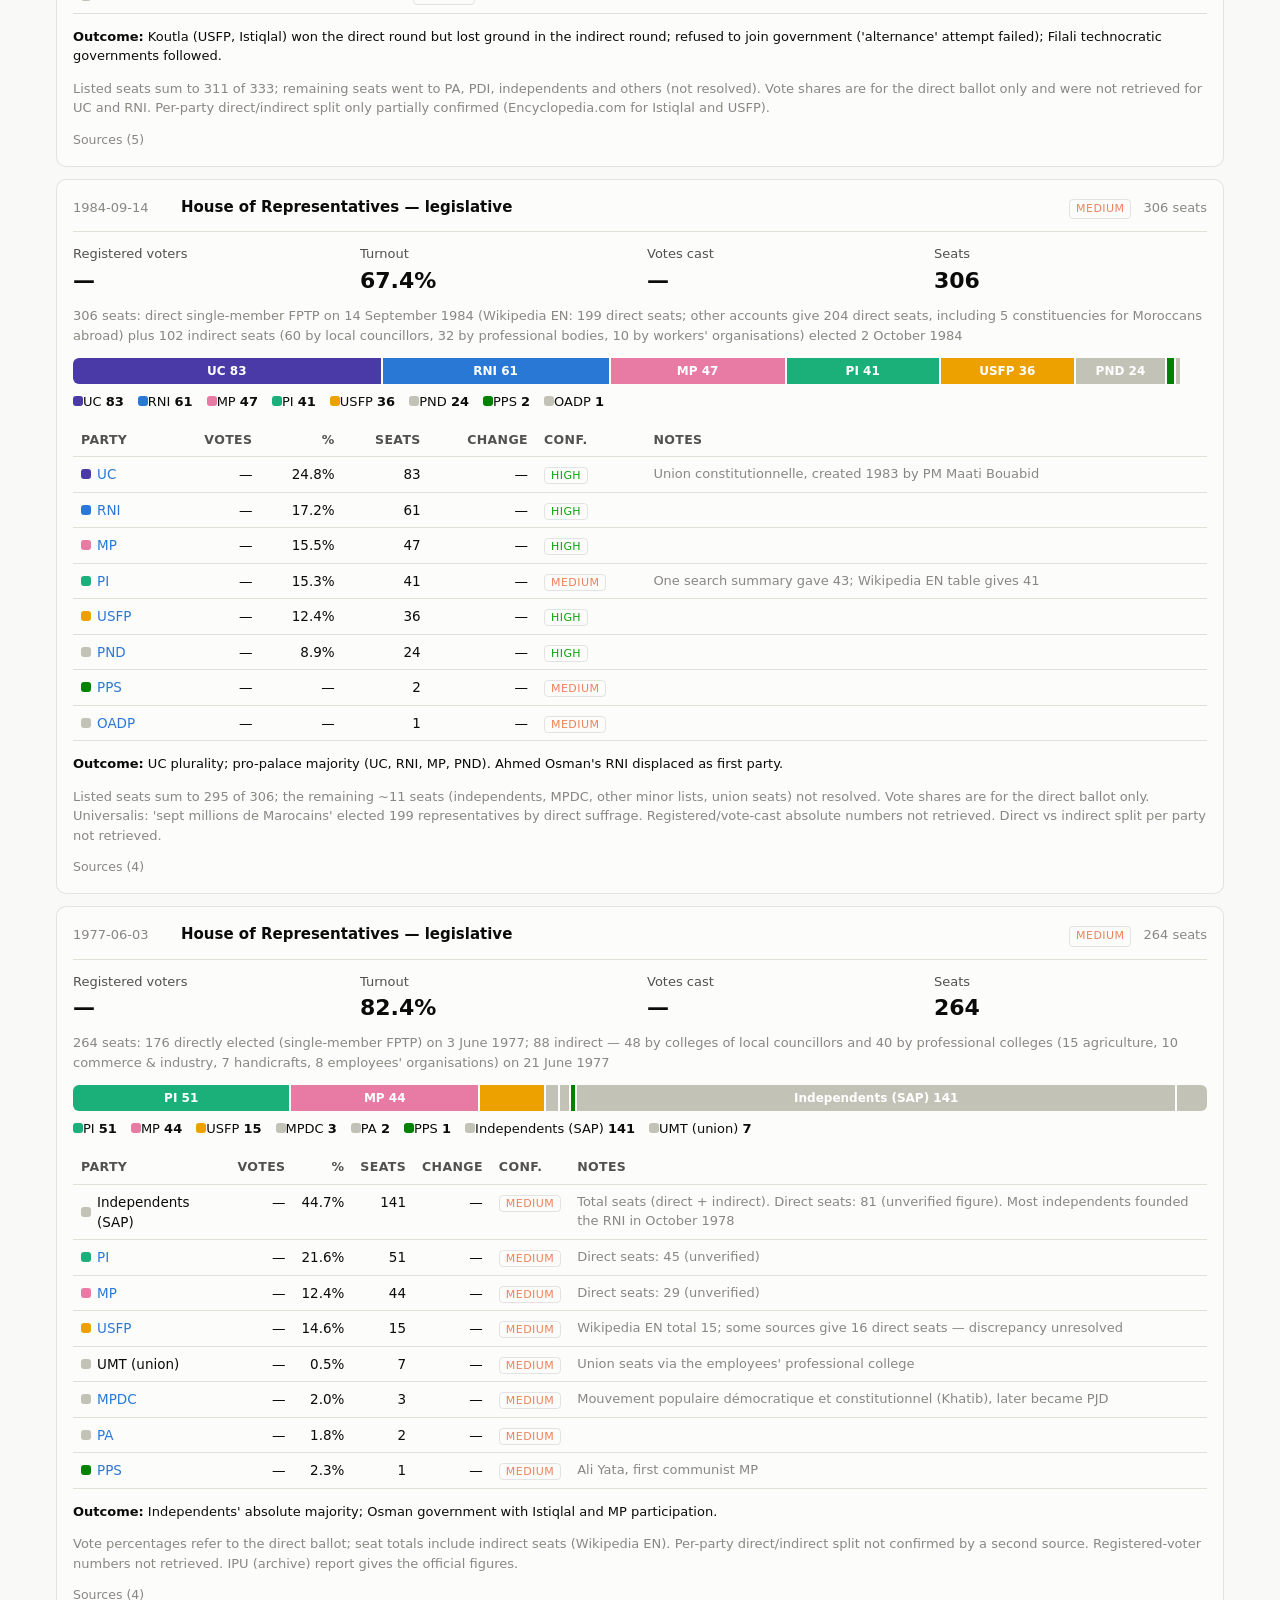
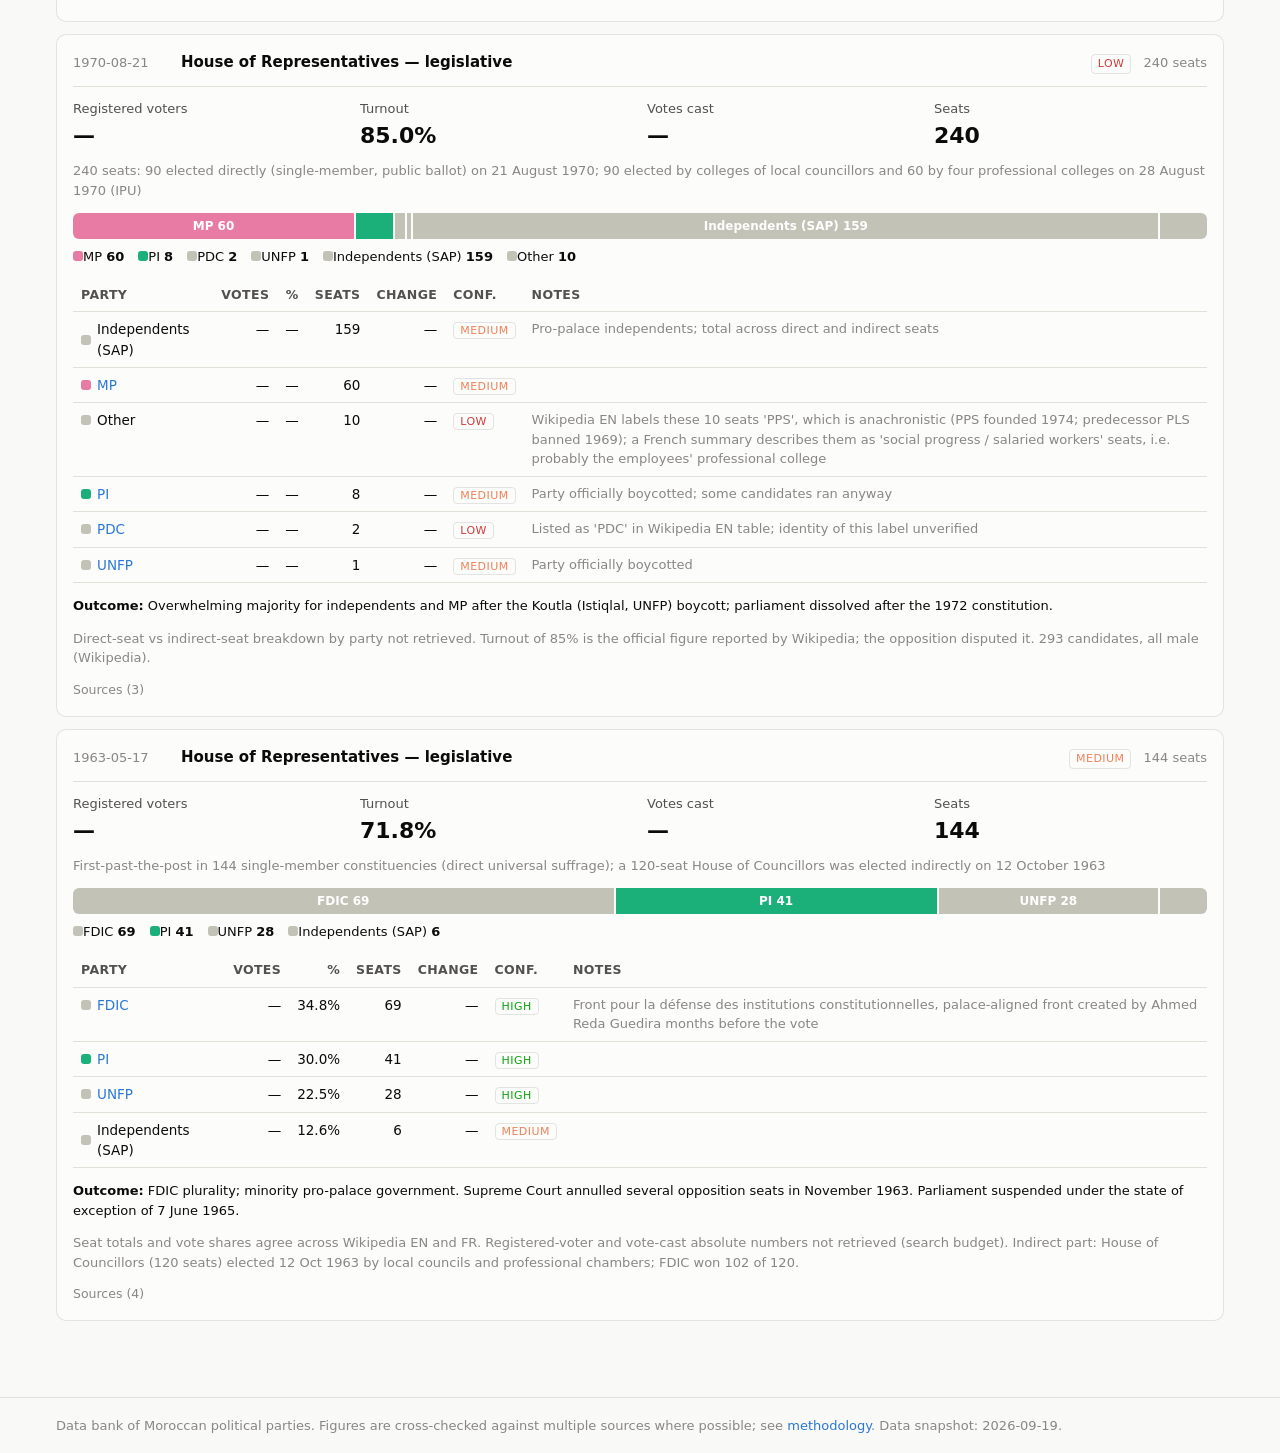
==== commit ba920035: "Rebrand as Ntikhabat for the ntikhabat.com deployment Replaces the "Moroccan political scene" brand/" ====
--- a/site/elections.html
+++ b/site/elections.html
@@ -3,7 +3,7 @@
 <head>
 <meta charset="utf-8">
 <meta name="viewport" content="width=device-width, initial-scale=1">
-<title>Elections — Moroccan political scene</title>
+<title>Elections — Ntikhabat</title>
 <link rel="stylesheet" href="assets/style.css">
 <script src="assets/vendor/chart.umd.js"></script>
 <script src="data.js"></script>
@@ -14,11 +14,13 @@
 </head>
 <body data-page="elections">
 <header class="top"><div class="wrap">
-  <a class="brand" href="index.html">🇲🇦 Moroccan political scene</a>
+  <a class="brand" href="index.html">🇲🇦 Ntikhabat</a>
   <nav>
     <a href="index.html" data-page="dashboard">Dashboard</a>
     <a href="elections.html" data-page="elections">Elections</a>
     <a href="events.html" data-page="events">Events &amp; positions</a>
+    <a href="policy.html" data-page="policy">Policy map</a>
+    <a href="programmes.html" data-page="programmes">Programmes</a>
     <a href="methodology.html" data-page="methodology">Methodology &amp; sources</a>
   </nav>
   <select class="lang-select" id="language-select" aria-label="Language">
